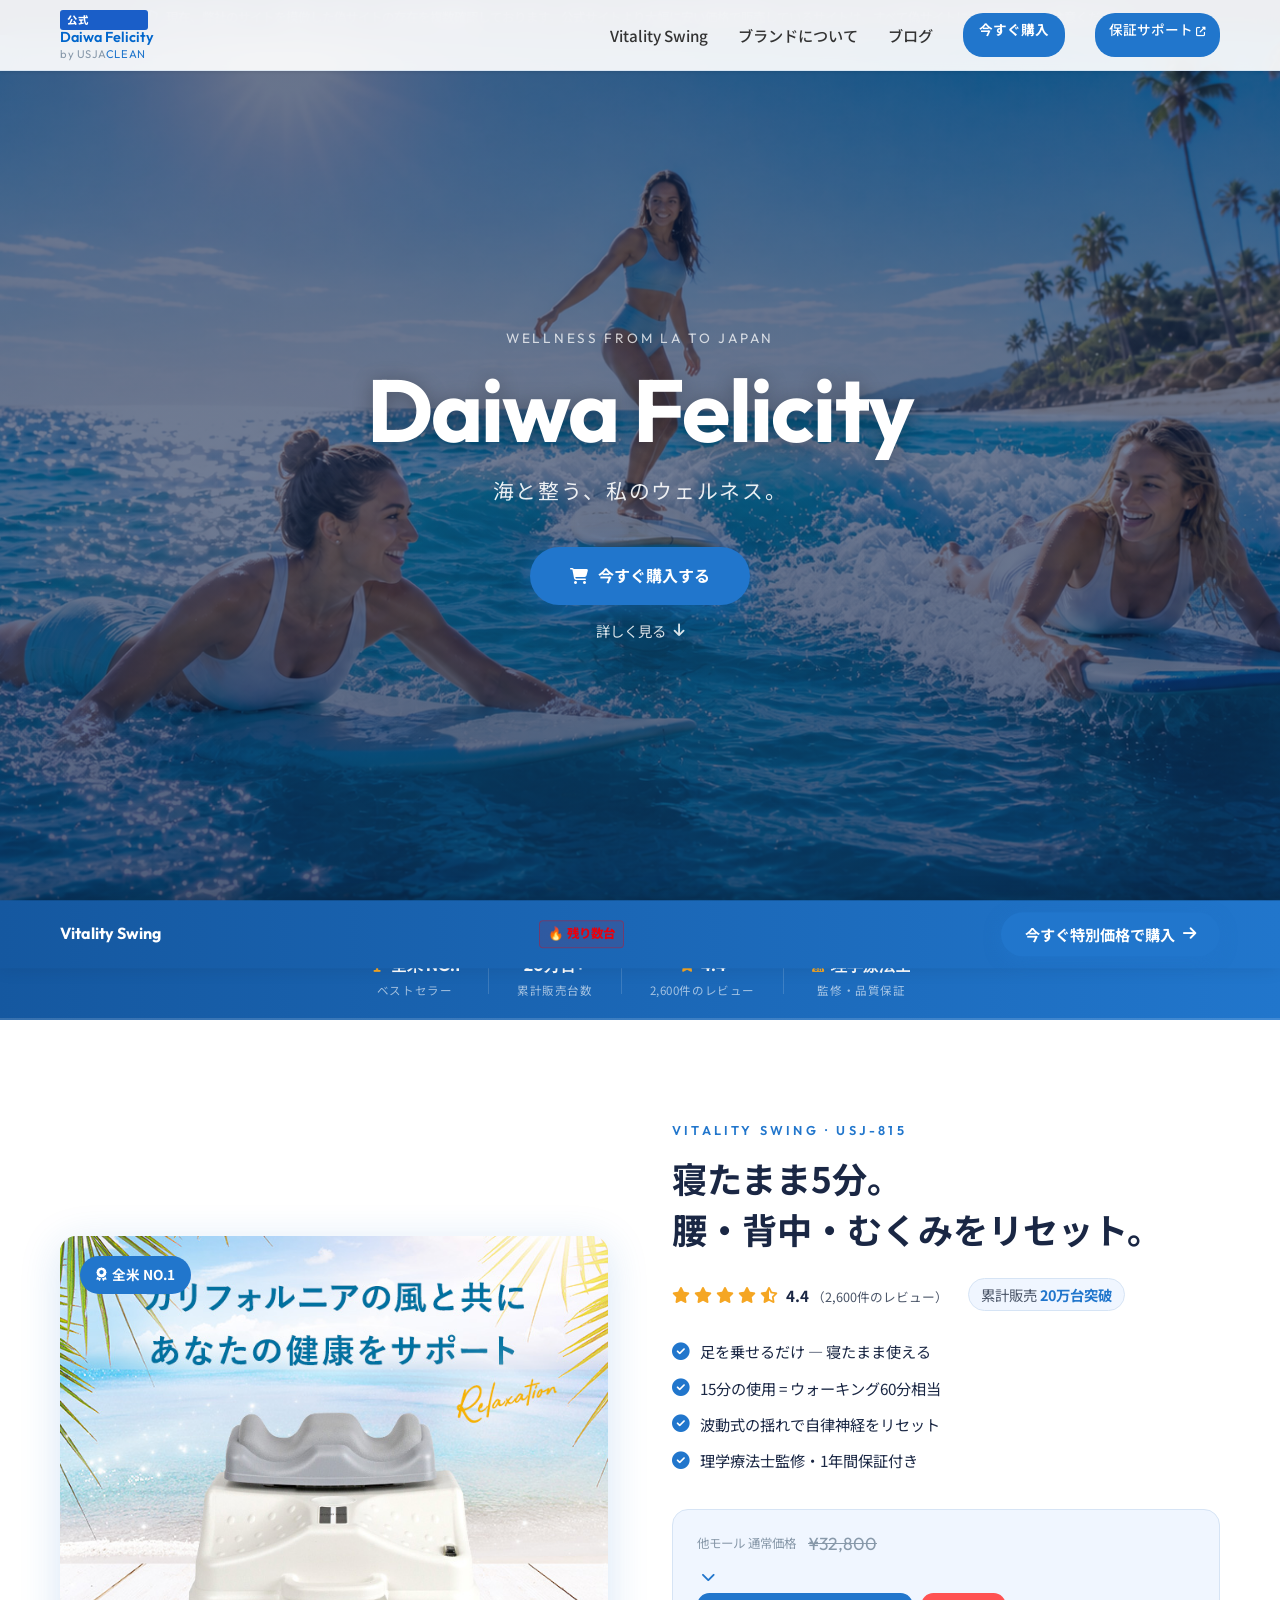
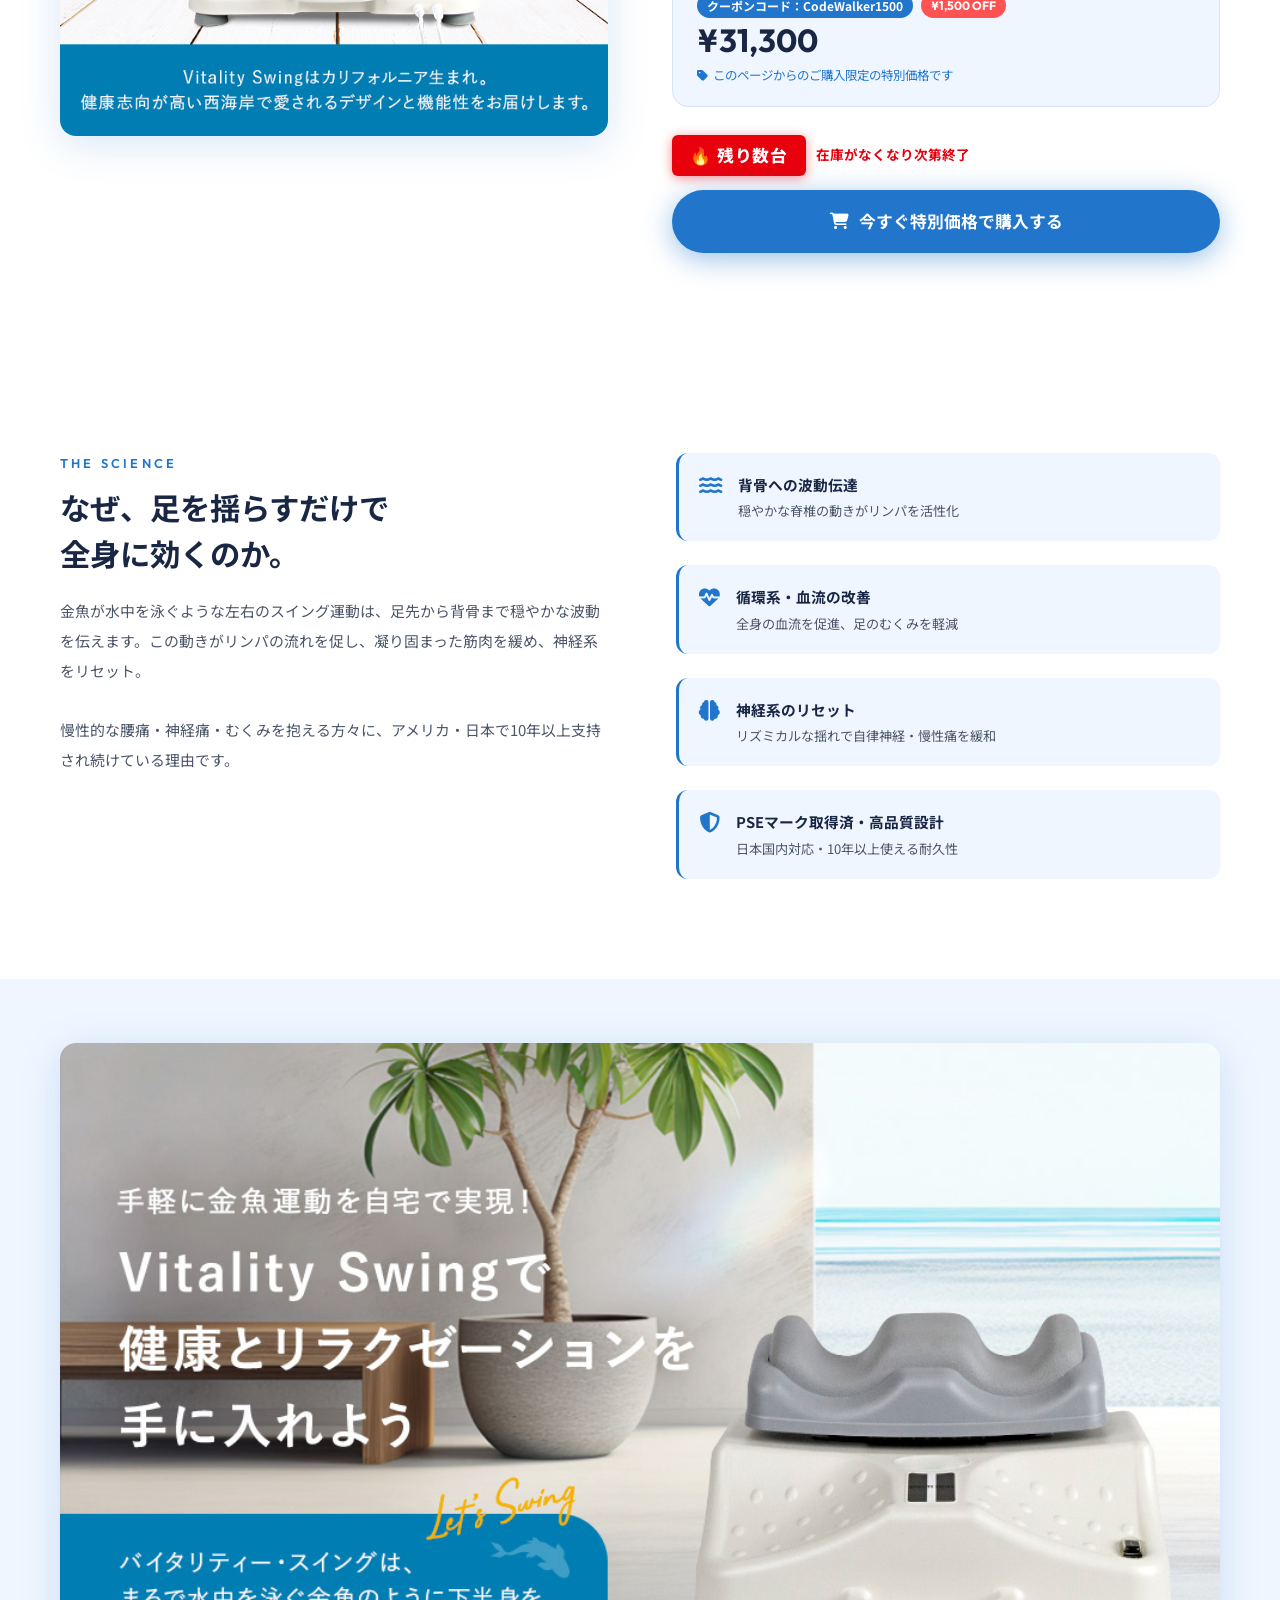
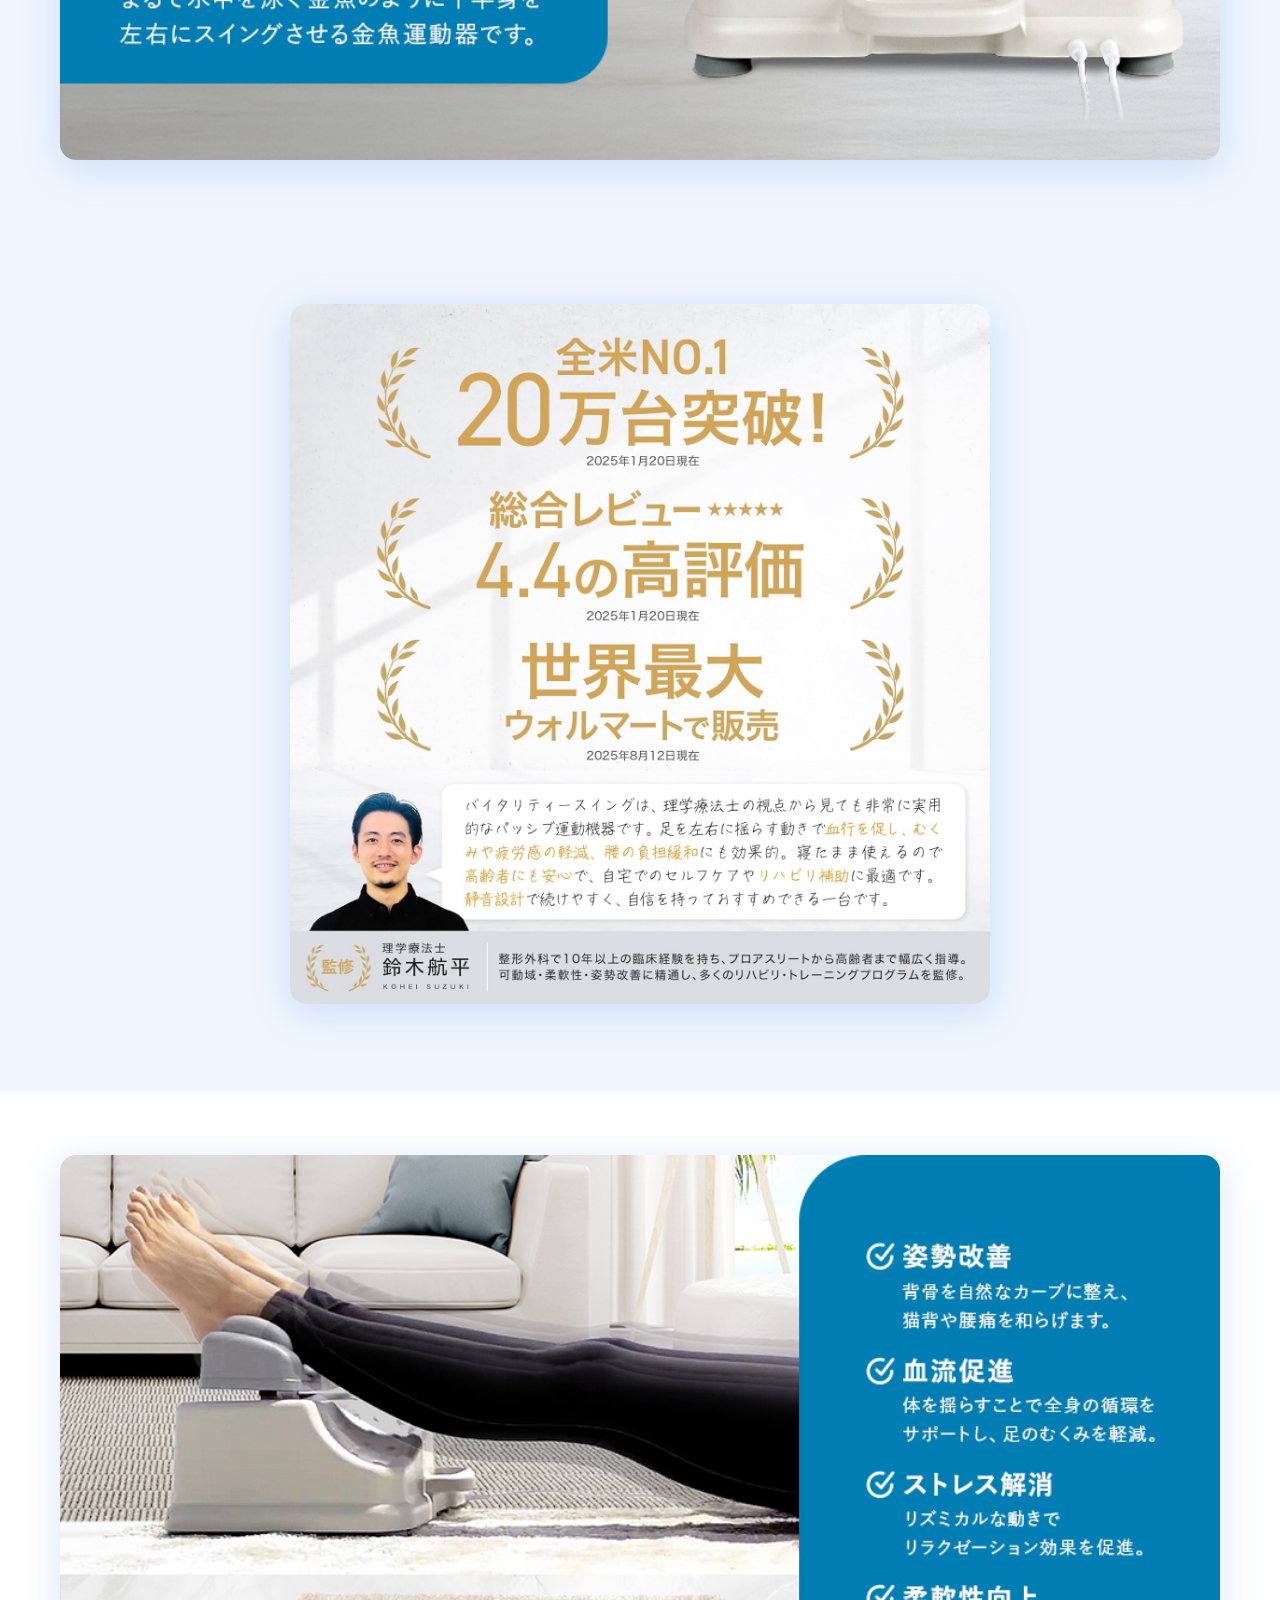
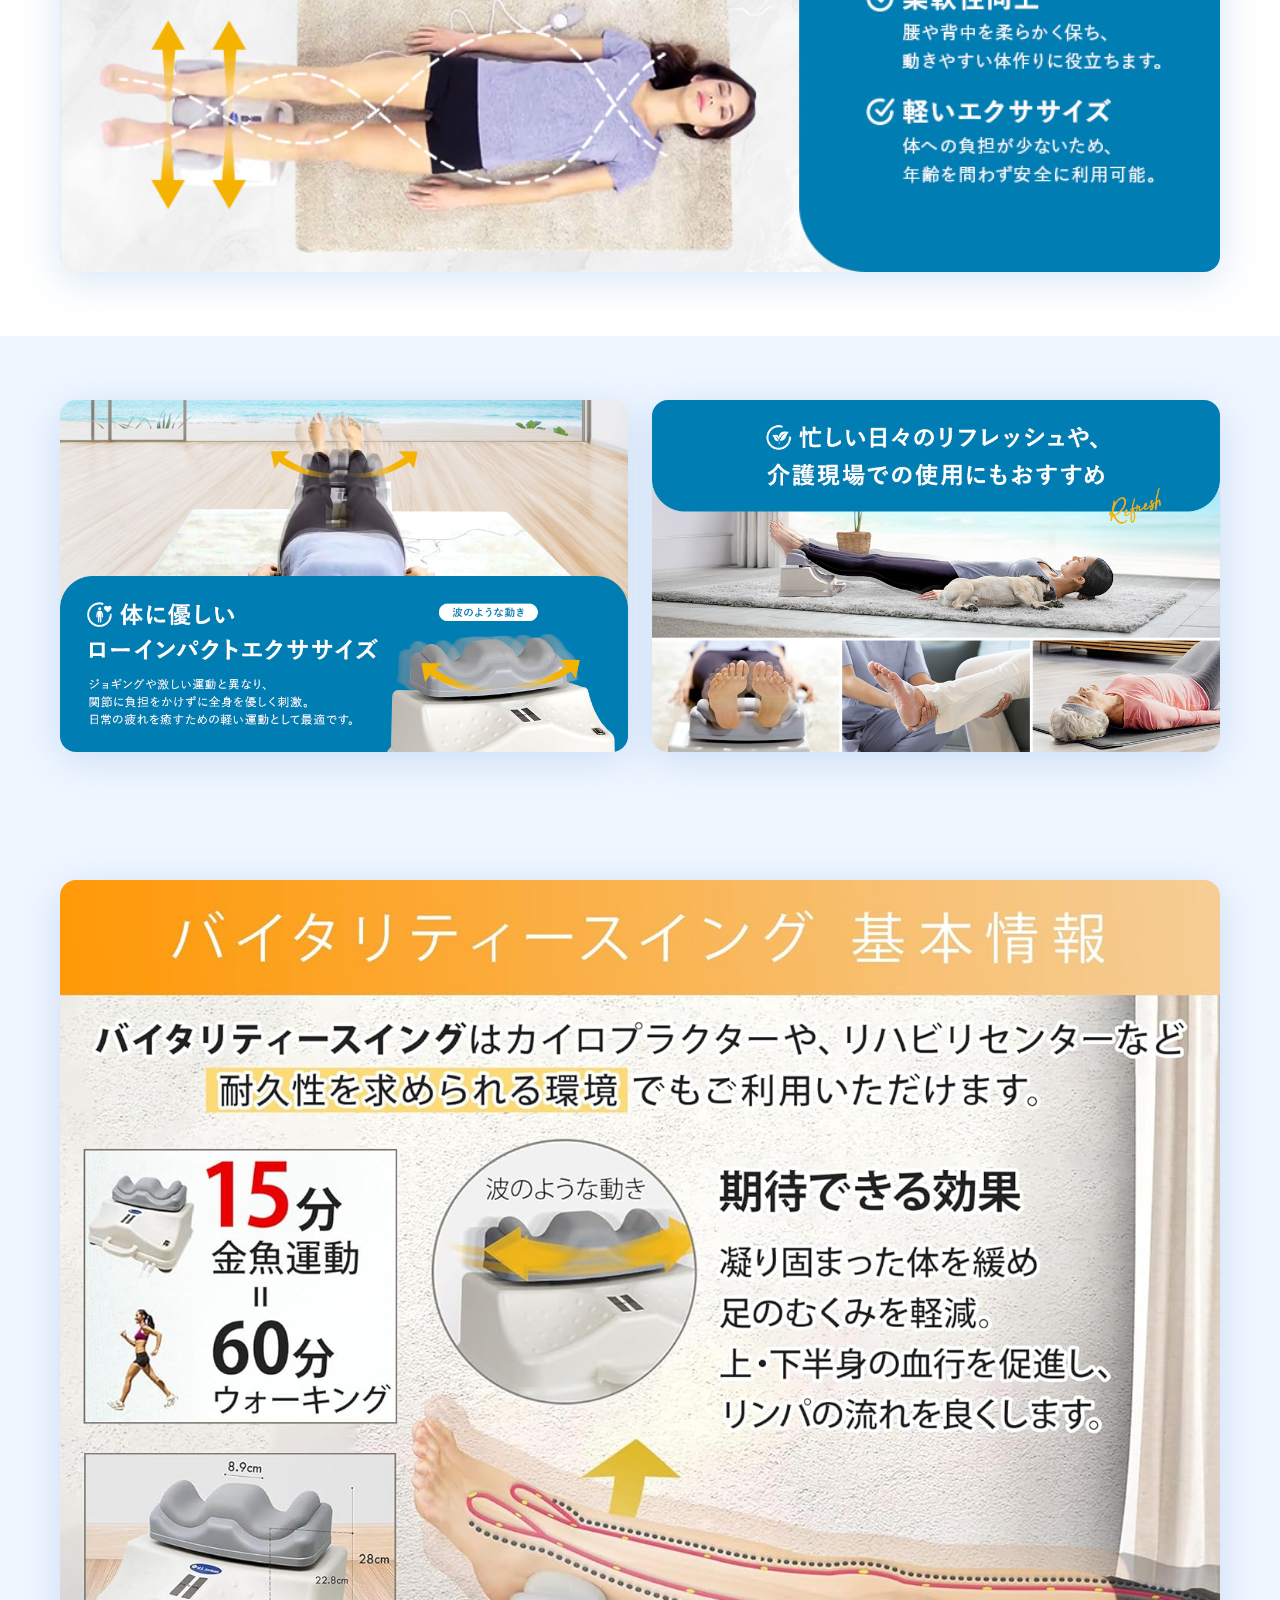
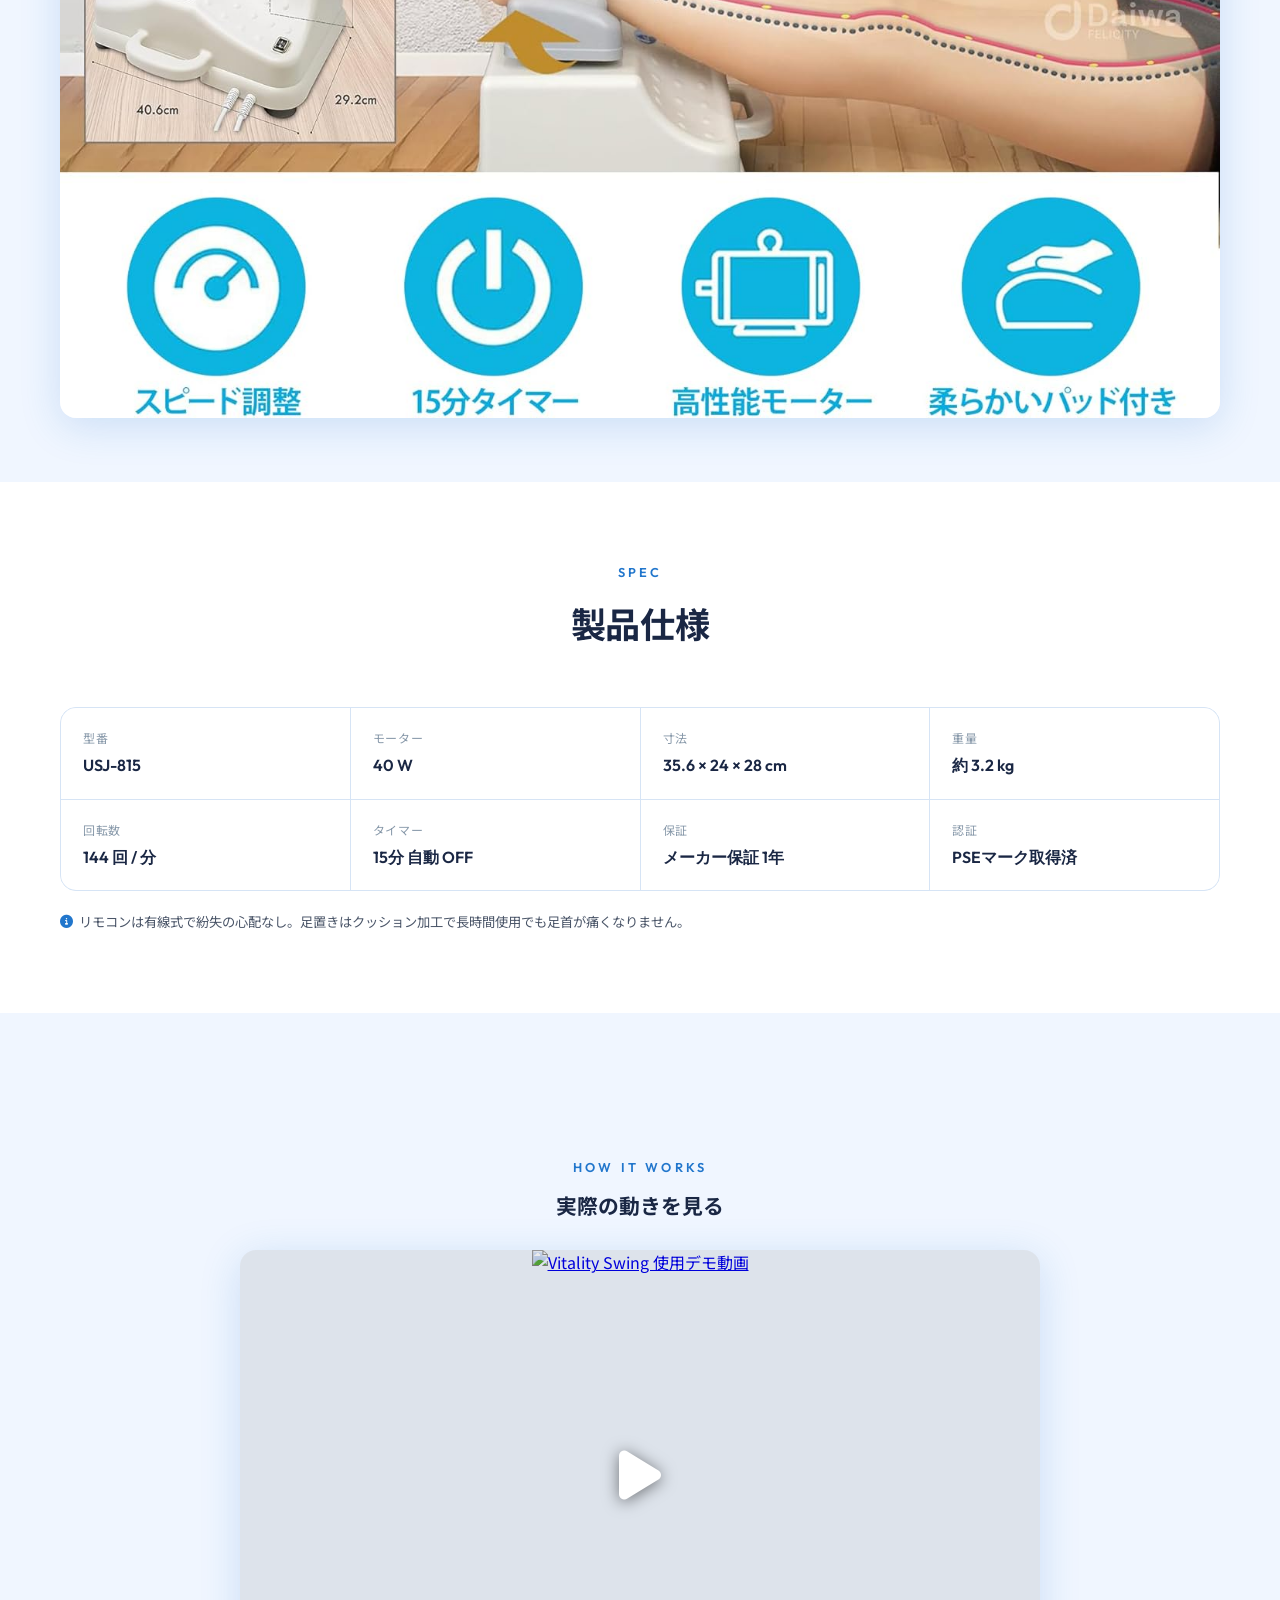
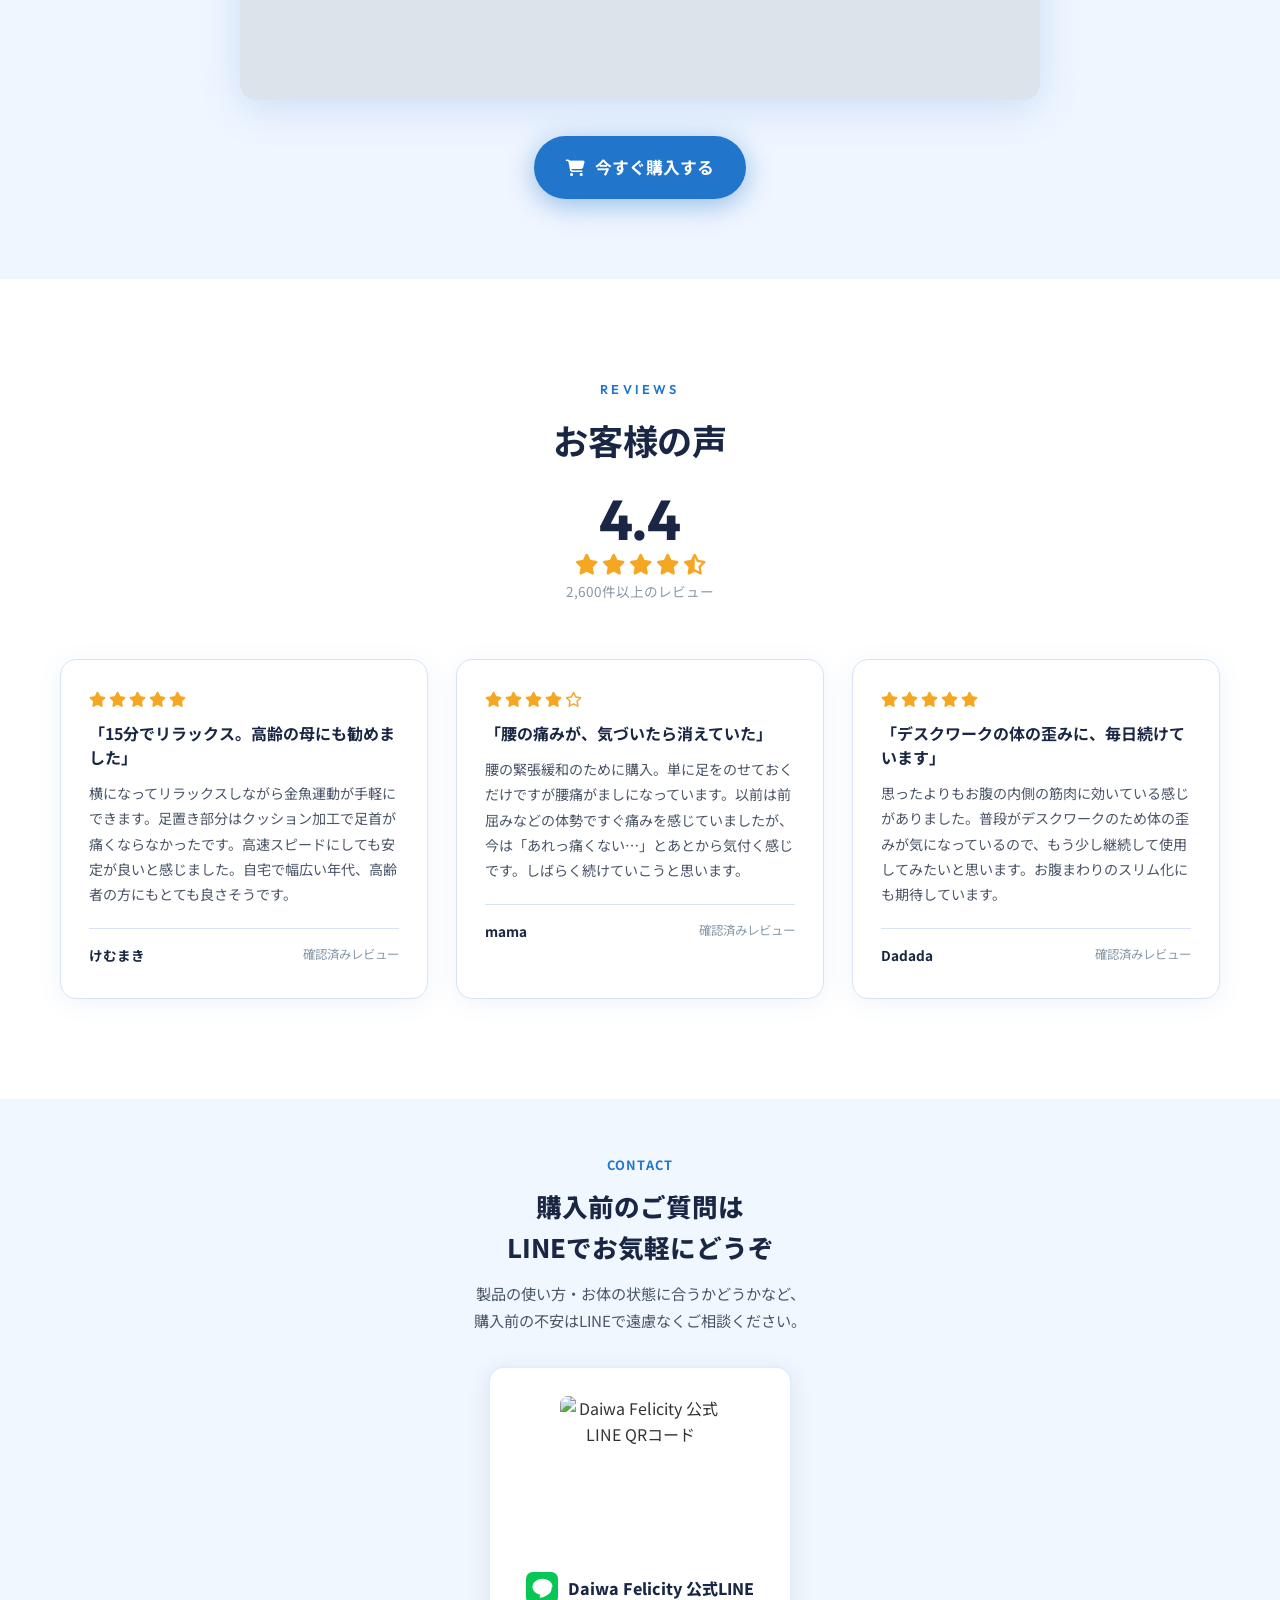
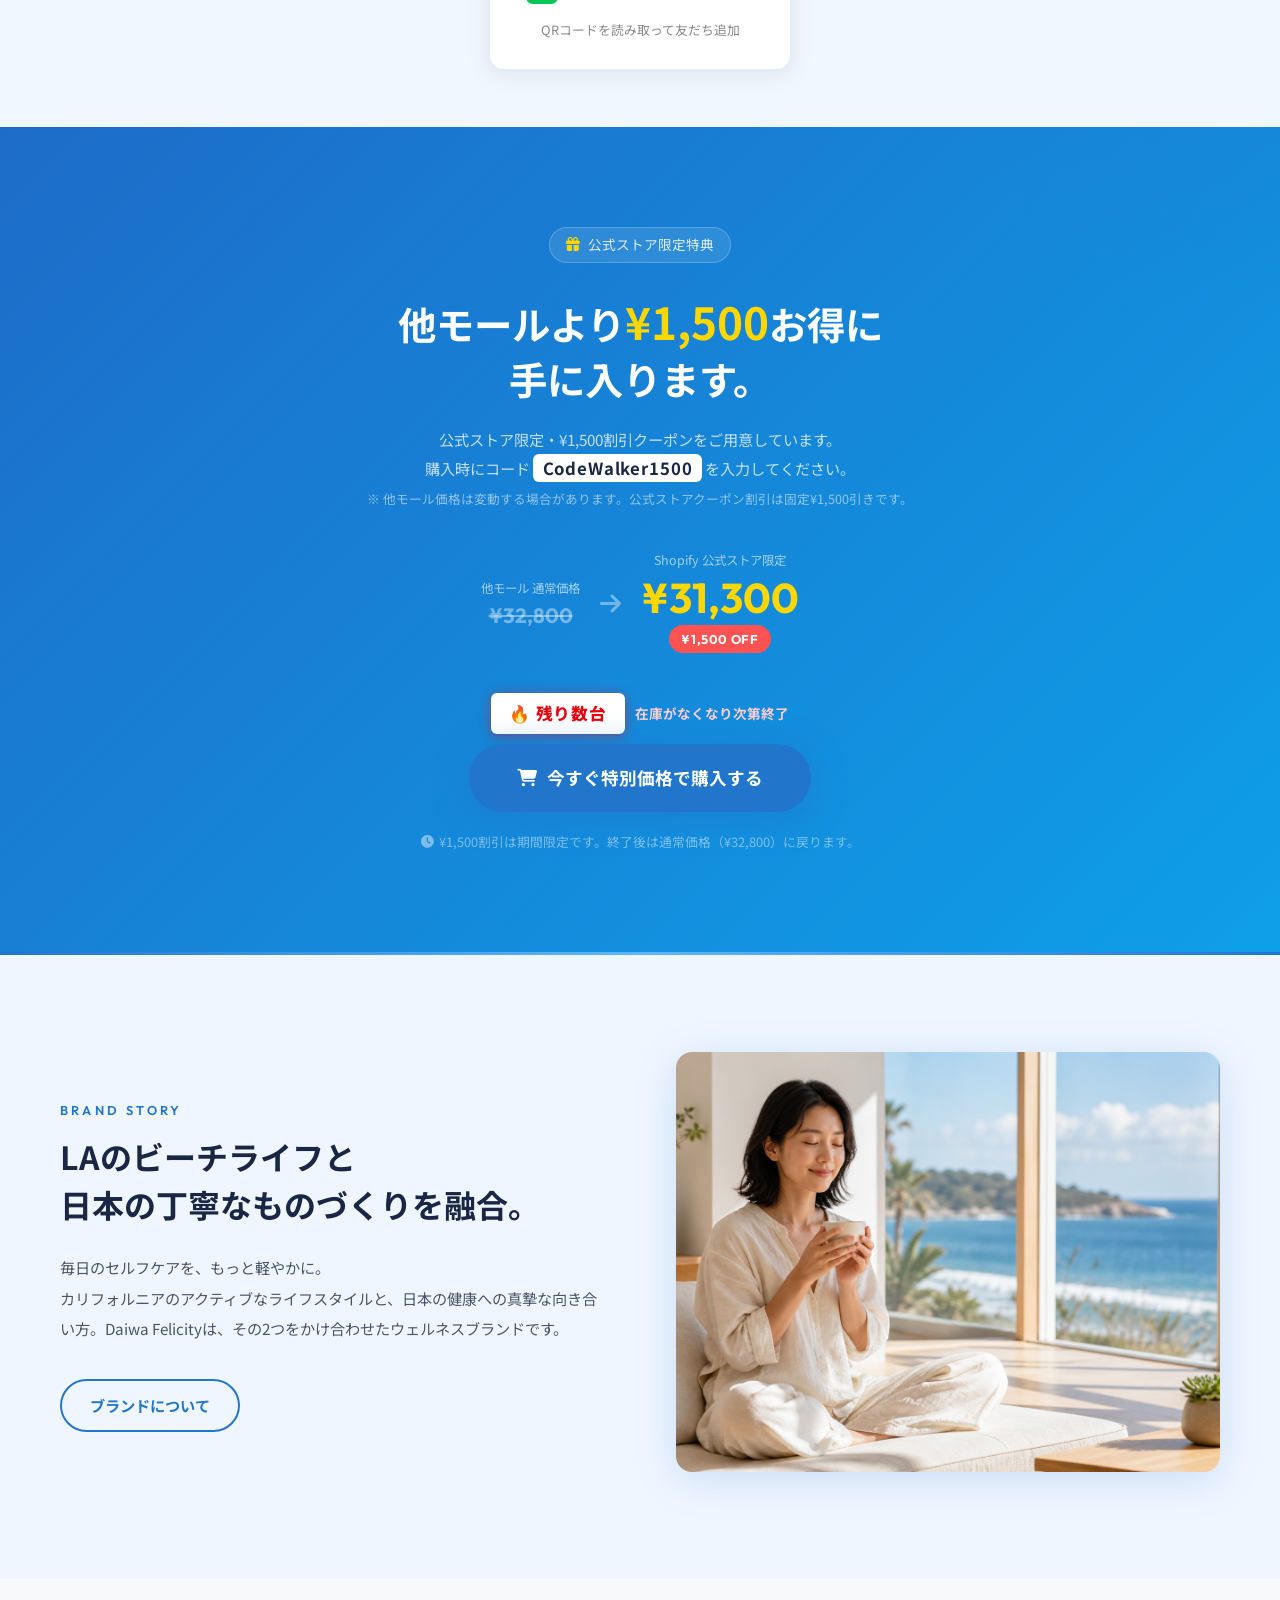
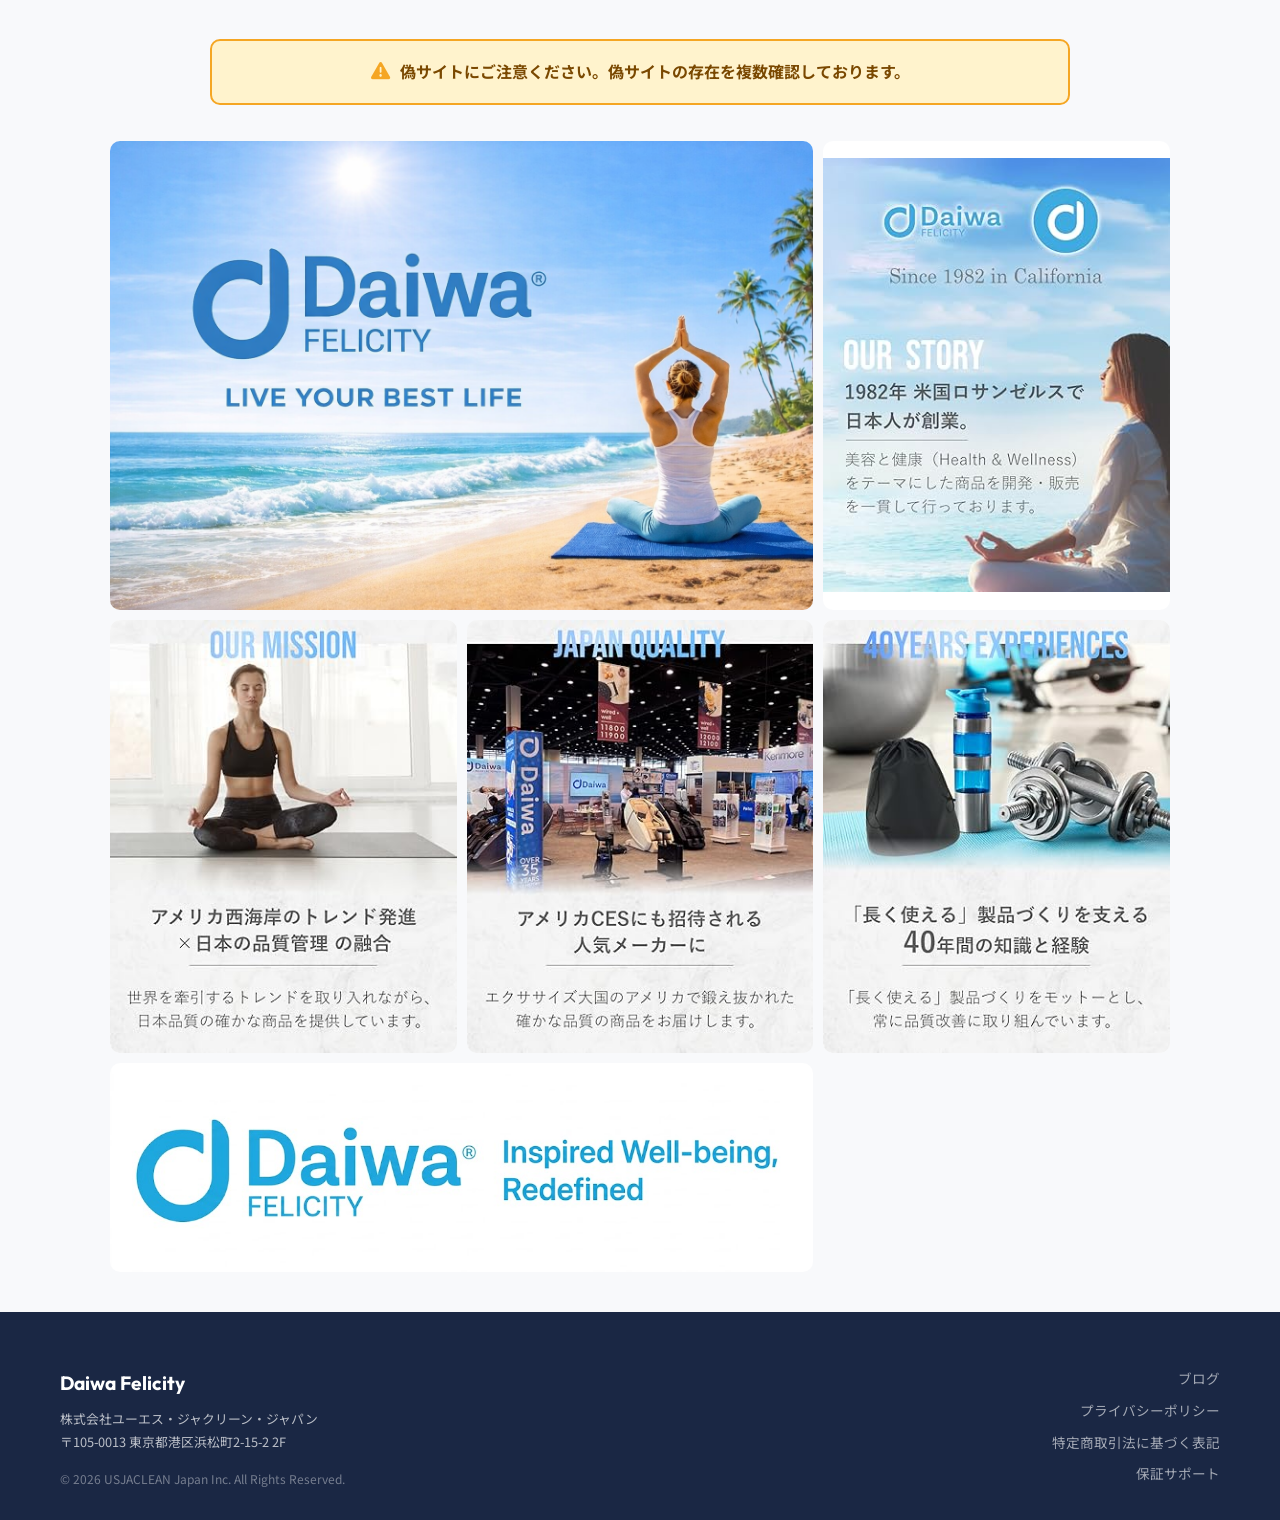
==== index.html @ 4c13f078 "Initial commit: X auto-post system for USJ-815" ====
<!DOCTYPE html>
<html lang="ja">
<head>
    <meta charset="UTF-8">
    <meta name="viewport" content="width=device-width, initial-scale=1.0">
    <meta name="description" content="Daiwa Felicity by USJACLEAN - 全米NO.1・20万台突破。理学療法士監修の金魚運動マシン「Vitality Swing」。寝たまま15分で腰・背中・むくみをリセット。">
    <title>Vitality Swing | Daiwa Felicity 公式ストア</title>
    <link rel="canonical" href="https://daiwafelicity.jp/">
    <link rel="stylesheet" href="css/style.css">
    <link rel="stylesheet" href="css/lp.css">
    <link rel="preconnect" href="https://fonts.googleapis.com">
    <link rel="preconnect" href="https://fonts.gstatic.com" crossorigin>
    <link href="https://fonts.googleapis.com/css2?family=Noto+Sans+JP:wght@400;500;700&family=Outfit:wght@300;400;600;700&display=swap" rel="stylesheet">
    <link rel="stylesheet" href="https://cdnjs.cloudflare.com/ajax/libs/font-awesome/6.4.0/css/all.min.css">
    <style>
        .lp-stock-alert {
            display: flex;
            align-items: center;
            gap: 10px;
            margin: 10px 0 14px;
        }
        .lp-stock-badge {
            display: inline-flex;
            align-items: center;
            gap: 6px;
            background: #e8000d;
            color: #fff;
            font-size: 1.05rem;
            font-weight: 800;
            padding: 7px 18px;
            border-radius: 6px;
            letter-spacing: 0.05em;
            animation: stockPulse 1.4s ease-in-out infinite;
            box-shadow: 0 2px 12px rgba(232,0,13,0.45);
        }
        @keyframes stockPulse {
            0%, 100% { opacity: 1; transform: scale(1); box-shadow: 0 2px 12px rgba(232,0,13,0.45); }
            50% { opacity: 0.88; transform: scale(1.05); box-shadow: 0 4px 20px rgba(232,0,13,0.65); }
        }
        .lp-stock-note {
            color: #e8000d;
            font-size: 0.85rem;
            font-weight: 700;
        }
        .lp-countdown {
            text-align: center;
            margin: 0 0 16px;
            padding: 12px 16px;
            background: rgba(232,0,13,0.07);
            border: 2px solid rgba(232,0,13,0.3);
            border-radius: 10px;
        }
        .lp-countdown-label {
            display: block;
            font-size: 0.78rem;
            font-weight: 700;
            color: #e8000d;
            margin-bottom: 8px;
            letter-spacing: 0.04em;
        }
        .lp-countdown-digits {
            display: flex;
            justify-content: center;
            align-items: flex-start;
            gap: 6px;
        }
        .lp-cd-unit { text-align: center; }
        .lp-cd-num {
            display: block;
            font-size: 2rem;
            font-weight: 800;
            color: #e8000d;
            line-height: 1;
            font-variant-numeric: tabular-nums;
            min-width: 2.2ch;
        }
        .lp-cd-label {
            display: block;
            font-size: 0.62rem;
            color: #888;
            margin-top: 3px;
        }
        .lp-cd-sep {
            font-size: 1.8rem;
            font-weight: 800;
            color: #e8000d;
            line-height: 1;
            padding-top: 2px;
        }
        /* exclusive section overrides (dark bg) */
        .lp-exclusive .lp-countdown {
            background: rgba(255,255,255,0.12);
            border-color: rgba(255,200,200,0.5);
        }
        .lp-exclusive .lp-countdown-label { color: #ffcdd2; }
        .lp-exclusive .lp-cd-num { color: #fff; }
        .lp-exclusive .lp-cd-sep { color: #fff; }
        .lp-exclusive .lp-cd-label { color: rgba(255,255,255,0.65); }
        .lp-exclusive .lp-stock-badge {
            background: #fff;
            color: #e8000d;
        }
        .lp-exclusive .lp-stock-note { color: #ffcdd2; }
        /* sticky bar stock */
        .lp-sticky-stock {
            font-size: 0.78rem;
            font-weight: 800;
            color: #e8000d;
            background: rgba(232,0,13,0.1);
            border: 1px solid rgba(232,0,13,0.35);
            border-radius: 4px;
            padding: 3px 8px;
            white-space: nowrap;
            animation: stockPulse 1.4s ease-in-out infinite;
        }
        /* 公式サイト通知バー */
        .official-notice-bar {
            background: #1a2e5a;
            color: #e8edf7;
            font-size: 0.78rem;
            font-weight: 500;
            text-align: center;
            padding: 8px 20px;
            line-height: 1.5;
            display: flex;
            align-items: center;
            justify-content: center;
            gap: 8px;
        }
        .official-notice-bar i {
            color: #7ea8e0;
            font-size: 0.85rem;
            flex-shrink: 0;
        }
        /* ロゴ内 公式バッジ */
        .logo-official-badge {
            display: inline-block;
            background: #1a5ec8;
            color: #fff;
            font-size: 0.65rem;
            font-weight: 800;
            letter-spacing: 0.08em;
            padding: 2px 7px;
            border-radius: 3px;
            margin-right: 6px;
            vertical-align: middle;
            line-height: 1.6;
        }
        @media (max-width: 640px) {
            .official-notice-bar {
                font-size: 0.72rem;
                padding: 7px 14px;
            }
        }
    </style>
</head>
<body class="lp-page">

    <div class="official-notice-bar">
        <i class="fas fa-shield-alt"></i>
        現在、弊社のサイトを模倣した偽サイトの存在を複数確認しております。公式サイトより大幅に安い価格で販売しているサイトは、すべて偽サイトになりますのでご注意ください。
    </div>

    <header class="header lp-header" id="lpHeader">
        <div class="container header-container">
            <a href="index.html" class="logo">
                <span class="logo-official-badge">公式</span>
                <span class="brand-name">Daiwa Felicity</span>
                <span class="logo-sub">by USJA<span class="logo-highlight">CLEAN</span></span>
            </a>
            <nav class="nav" id="mainNav">
                <a href="#vitality-swing" class="nav-link">Vitality Swing</a>
                <a href="#brand-story" class="nav-link">ブランドについて</a>
                <a href="blog.html" class="nav-link">ブログ</a>
                <a href="https://shop.daiwafelicity.jp/cart/49066637230303:1?discount=CodeWalker1500" class="nav-link nav-buy" target="_blank" rel="noopener noreferrer">今すぐ購入</a>
                <a href="warranty/" class="nav-link nav-warranty">保証サポート <i class="fas fa-external-link-alt" style="font-size:0.7em;"></i></a>
            </nav>
            <button class="mobile-menu-btn" id="mobileMenuBtn" aria-label="メニューを開く">
                <i class="fas fa-bars"></i>
            </button>
        </div>
    </header>

    <main>

        <!-- ========== HERO ========== -->
        <section class="lp-hero">
            <div class="lp-hero-media">
                <video autoplay muted loop playsinline poster="assets/daiwa_hero.jpg?v=3" class="lp-hero-video">
                    <source src="assets/hero-bg.mp4" type="video/mp4">
                </video>
                <div class="lp-hero-overlay"></div>
            </div>
            <div class="lp-hero-content">
                <p class="lp-hero-eyebrow">Wellness from LA to Japan</p>
                <h1 class="lp-hero-title">Daiwa Felicity</h1>
                <p class="lp-hero-subtitle">海と整う、私のウェルネス。</p>
                <div class="lp-hero-cta-group">
                    <a href="https://shop.daiwafelicity.jp/cart/49066637230303:1?discount=CodeWalker1500" class="lp-btn-hero" target="_blank" rel="noopener noreferrer"><i class="fas fa-shopping-cart"></i> 今すぐ購入する</a>
                    <a href="#vitality-swing" class="lp-btn-hero-sub">詳しく見る <i class="fas fa-arrow-down"></i></a>
                </div>
            </div>
        </section>

        <!-- ========== SOCIAL PROOF BAR ========== -->
        <div class="lp-proof-bar">
            <div class="container lp-proof-bar-inner">
                <div class="lp-proof-item">
                    <span class="lp-proof-num"><i class="fas fa-trophy"></i> 全米 NO.1</span>
                    <span class="lp-proof-label">ベストセラー</span>
                </div>
                <div class="lp-proof-sep"></div>
                <div class="lp-proof-item">
                    <span class="lp-proof-num">20万台+</span>
                    <span class="lp-proof-label">累計販売台数</span>
                </div>
                <div class="lp-proof-sep"></div>
                <div class="lp-proof-item">
                    <span class="lp-proof-num"><i class="fas fa-star"></i> 4.4</span>
                    <span class="lp-proof-label">2,600件のレビュー</span>
                </div>
                <div class="lp-proof-sep"></div>
                <div class="lp-proof-item">
                    <span class="lp-proof-num"><i class="fas fa-user-md"></i> 理学療法士</span>
                    <span class="lp-proof-label">監修・品質保証</span>
                </div>
            </div>
        </div>

        <!-- ========== VITALITY SWING メインセクション ========== -->
        <section id="vitality-swing" class="lp-vs-section">
            <div class="container">
                <div class="lp-vs-inner">

                    <div class="lp-vs-image fade-up">
                        <img src="assets/product_vitality_swing.jpg" alt="Vitality Swing — カリフォルニアの風と共に">
                        <div class="lp-vs-award">
                            <i class="fas fa-award"></i> 全米 NO.1
                        </div>
                    </div>

                    <div class="lp-vs-detail fade-up" style="transition-delay:0.15s">
                        <p class="lp-section-label">VITALITY SWING · USJ-815</p>
                        <h2 class="lp-vs-title">寝たまま5分。<br>腰・背中・むくみをリセット。</h2>

                        <div class="lp-vs-proof">
                            <div class="lp-vs-stars">
                                <i class="fas fa-star"></i><i class="fas fa-star"></i><i class="fas fa-star"></i><i class="fas fa-star"></i><i class="fas fa-star-half-alt"></i>
                                <span>4.4 <small>（2,600件のレビュー）</small></span>
                            </div>
                            <div class="lp-vs-sold">累計販売 <strong>20万台突破</strong></div>
                        </div>

                        <ul class="lp-vs-benefits">
                            <li><i class="fas fa-check-circle"></i> 足を乗せるだけ — 寝たまま使える</li>
                            <li><i class="fas fa-check-circle"></i> 15分の使用 = ウォーキング60分相当</li>
                            <li><i class="fas fa-check-circle"></i> 波動式の揺れで自律神経をリセット</li>
                            <li><i class="fas fa-check-circle"></i> 理学療法士監修・1年間保証付き</li>
                        </ul>

                        <div class="lp-vs-pricing">
                            <div class="lp-price-compare">
                                <div class="lp-price-row-amazon">
                                    <span class="lp-price-label-sm">他モール 通常価格</span>
                                    <span class="lp-price-amazon-num">¥32,800</span>
                                </div>
                                <div class="lp-price-arrow-down"><i class="fas fa-chevron-down"></i></div>
                                <div class="lp-price-row-shopify">
                                    <div class="lp-price-shopify-top">
                                        <span class="lp-price-shopify-badge">クーポンコード：<strong>CodeWalker1500</strong></span>
                                        <span class="lp-price-off-badge">¥1,500 OFF</span>
                                    </div>
                                    <span class="lp-price-shopify-num">¥31,300</span>
                                </div>
                            </div>
                            <p class="lp-price-note"><i class="fas fa-tag"></i> このページからのご購入限定の特別価格です</p>
                        </div>

                        <div class="lp-stock-alert">
                            <span class="lp-stock-badge">🔥 残り数台</span>
                            <span class="lp-stock-note">在庫がなくなり次第終了</span>
                        </div>
                        <div class="lp-vs-price-block">
                            <a href="https://shop.daiwafelicity.jp/cart/49066637230303:1?discount=CodeWalker1500" class="lp-btn-buy" target="_blank" rel="noopener noreferrer">
                                <i class="fas fa-shopping-cart"></i> 今すぐ特別価格で購入する
                            </a>
                        </div>
                    </div>

                </div>
            </div>
        </section>

        <!-- ========== THE SCIENCE ========== -->
        <section class="lp-why">
            <div class="container">
                <div class="lp-why-inner">
                    <div class="lp-why-text fade-up">
                        <p class="lp-section-label">THE SCIENCE</p>
                        <h2 class="lp-why-title">なぜ、足を揺らすだけで<br>全身に効くのか。</h2>
                        <p class="lp-why-body">金魚が水中を泳ぐような左右のスイング運動は、足先から背骨まで穏やかな波動を伝えます。この動きがリンパの流れを促し、凝り固まった筋肉を緩め、神経系をリセット。<br><br>慢性的な腰痛・神経痛・むくみを抱える方々に、アメリカ・日本で10年以上支持され続けている理由です。</p>
                    </div>
                    <div class="lp-why-points fade-up" style="transition-delay:0.15s">
                        <div class="lp-why-point">
                            <i class="fas fa-water"></i>
                            <div>
                                <strong>背骨への波動伝達</strong>
                                <span>穏やかな脊椎の動きがリンパを活性化</span>
                            </div>
                        </div>
                        <div class="lp-why-point">
                            <i class="fas fa-heartbeat"></i>
                            <div>
                                <strong>循環系・血流の改善</strong>
                                <span>全身の血流を促進、足のむくみを軽減</span>
                            </div>
                        </div>
                        <div class="lp-why-point">
                            <i class="fas fa-brain"></i>
                            <div>
                                <strong>神経系のリセット</strong>
                                <span>リズミカルな揺れで自律神経・慢性痛を緩和</span>
                            </div>
                        </div>
                        <div class="lp-why-point">
                            <i class="fas fa-shield-alt"></i>
                            <div>
                                <strong>PSEマーク取得済・高品質設計</strong>
                                <span>日本国内対応・10年以上使える耐久性</span>
                            </div>
                        </div>
                    </div>
                </div>
            </div>
        </section>

        <!-- ========== PRODUCT INTRO BANNER ========== -->
        <section class="lp-feature-section lp-feature-light">
            <div class="container">
                <div class="fade-up">
                    <img src="assets/vs_hero.jpg" alt="Vitality Swingで健康とリラクゼーションを手に入れよう" class="lp-feature-img">
                </div>
            </div>
        </section>

        <!-- ========== CREDENTIALS ========== -->
        <section class="lp-credentials">
            <div class="container">
                <div class="lp-credentials-inner fade-up">
                    <img src="assets/vs_credentials.jpg" alt="全米NO.1・20万台突破・4.4の高評価・理学療法士 鈴木航平 監修" class="lp-credentials-img">
                </div>
            </div>
        </section>

        <!-- ========== 5つの効果 ========== -->
        <section class="lp-feature-section">
            <div class="container">
                <div class="fade-up">
                    <img src="assets/vs_benefits.jpg" alt="姿勢改善・血流促進・ストレス解消・柔軟性向上・軽いエクササイズ" class="lp-feature-img">
                </div>
            </div>
        </section>

        <!-- ========== 使用シーン ========== -->
        <section class="lp-feature-section lp-feature-light" style="padding-top: 0;">
            <div class="container">
                <div class="lp-feature-grid">
                    <div class="fade-up">
                        <img src="assets/vs_usage.jpg" alt="体に優しいローインパクトエクササイズ" class="lp-feature-img">
                    </div>
                    <div class="fade-up" style="transition-delay:0.12s">
                        <img src="assets/vs_lifestyle.jpg" alt="忙しい日々のリフレッシュや介護現場での使用にもおすすめ" class="lp-feature-img">
                    </div>
                </div>
            </div>
        </section>

        <!-- ========== 基本情報 ========== -->
        <section class="lp-feature-section lp-feature-light">
            <div class="container">
                <div class="fade-up">
                    <img src="assets/vs_basicinfo.jpg" alt="バイタリティースイング基本情報 — 15分の金魚運動=60分ウォーキング" class="lp-feature-img">
                </div>
            </div>
        </section>

        <!-- ========== 製品スペック ========== -->
        <section class="lp-specs">
            <div class="container">
                <div class="lp-section-header fade-up">
                    <p class="lp-section-label">SPEC</p>
                    <h2 class="lp-section-title">製品仕様</h2>
                </div>
                <div class="lp-specs-grid fade-up">
                    <div class="lp-spec-item">
                        <span class="lp-spec-label">型番</span>
                        <span class="lp-spec-value">USJ-815</span>
                    </div>
                    <div class="lp-spec-item">
                        <span class="lp-spec-label">モーター</span>
                        <span class="lp-spec-value">40 W</span>
                    </div>
                    <div class="lp-spec-item">
                        <span class="lp-spec-label">寸法</span>
                        <span class="lp-spec-value">35.6 × 24 × 28 cm</span>
                    </div>
                    <div class="lp-spec-item">
                        <span class="lp-spec-label">重量</span>
                        <span class="lp-spec-value">約 3.2 kg</span>
                    </div>
                    <div class="lp-spec-item">
                        <span class="lp-spec-label">回転数</span>
                        <span class="lp-spec-value">144 回 / 分</span>
                    </div>
                    <div class="lp-spec-item">
                        <span class="lp-spec-label">タイマー</span>
                        <span class="lp-spec-value">15分 自動 OFF</span>
                    </div>
                    <div class="lp-spec-item">
                        <span class="lp-spec-label">保証</span>
                        <span class="lp-spec-value">メーカー保証 1年</span>
                    </div>
                    <div class="lp-spec-item">
                        <span class="lp-spec-label">認証</span>
                        <span class="lp-spec-value">PSEマーク取得済</span>
                    </div>
                </div>
                <p class="lp-specs-note fade-up"><i class="fas fa-info-circle"></i> リモコンは有線式で紛失の心配なし。足置きはクッション加工で長時間使用でも足首が痛くなりません。</p>
            </div>
        </section>

        <!-- ========== HOW IT WORKS ========== -->
        <section class="lp-howit">
            <div class="container">
                <div class="lp-demo-wrap fade-up">
                    <p class="lp-section-label" style="text-align:center; margin-bottom:12px;">HOW IT WORKS</p>
                    <h3 class="lp-demo-title">実際の動きを見る</h3>
                    <a href="https://www.youtube.com/watch?v=C3fs9p_Oshc" target="_blank" rel="noopener noreferrer" class="lp-demo-thumb">
                        <img src="https://img.youtube.com/vi/C3fs9p_Oshc/hqdefault.jpg" alt="Vitality Swing 使用デモ動画">
                        <div class="lp-demo-play">
                            <i class="fas fa-play"></i>
                        </div>
                    </a>
                    <div class="lp-howit-cta fade-up">
                        <a href="https://shop.daiwafelicity.jp/cart/49066637230303:1?discount=CodeWalker1500" class="lp-btn-buy" target="_blank" rel="noopener noreferrer">
                            <i class="fas fa-shopping-cart"></i> 今すぐ購入する
                        </a>
                    </div>
                </div>
            </div>
        </section>

        <!-- ========== REVIEWS ========== -->
        <section class="lp-reviews">
            <div class="container">
                <div class="lp-section-header fade-up">
                    <p class="lp-section-label">REVIEWS</p>
                    <h2 class="lp-section-title">お客様の声</h2>
                    <div class="lp-reviews-summary">
                        <div class="lp-reviews-score">
                            <span class="lp-score-num">4.4</span>
                            <div class="lp-score-stars">
                                <i class="fas fa-star"></i><i class="fas fa-star"></i><i class="fas fa-star"></i><i class="fas fa-star"></i><i class="fas fa-star-half-alt"></i>
                            </div>
                            <span class="lp-score-count">2,600件以上のレビュー</span>
                        </div>
                    </div>
                </div>
                <div class="lp-reviews-grid">

                    <div class="lp-review-card fade-up">
                        <div class="lp-review-stars">
                            <i class="fas fa-star"></i><i class="fas fa-star"></i><i class="fas fa-star"></i><i class="fas fa-star"></i><i class="fas fa-star"></i>
                        </div>
                        <p class="lp-review-title">「15分でリラックス。高齢の母にも勧めました」</p>
                        <p class="lp-review-body">横になってリラックスしながら金魚運動が手軽にできます。足置き部分はクッション加工で足首が痛くならなかったです。高速スピードにしても安定が良いと感じました。自宅で幅広い年代、高齢者の方にもとても良さそうです。</p>
                        <div class="lp-review-meta">
                            <span class="lp-review-author">けむまき</span>
                            <span class="lp-review-source">確認済みレビュー</span>
                        </div>
                    </div>

                    <div class="lp-review-card fade-up" style="transition-delay:0.1s">
                        <div class="lp-review-stars">
                            <i class="fas fa-star"></i><i class="fas fa-star"></i><i class="fas fa-star"></i><i class="fas fa-star"></i><i class="far fa-star"></i>
                        </div>
                        <p class="lp-review-title">「腰の痛みが、気づいたら消えていた」</p>
                        <p class="lp-review-body">腰の緊張緩和のために購入。単に足をのせておくだけですが腰痛がましになっています。以前は前屈みなどの体勢ですぐ痛みを感じていましたが、今は「あれっ痛くない…」とあとから気付く感じです。しばらく続けていこうと思います。</p>
                        <div class="lp-review-meta">
                            <span class="lp-review-author">mama</span>
                            <span class="lp-review-source">確認済みレビュー</span>
                        </div>
                    </div>

                    <div class="lp-review-card fade-up" style="transition-delay:0.2s">
                        <div class="lp-review-stars">
                            <i class="fas fa-star"></i><i class="fas fa-star"></i><i class="fas fa-star"></i><i class="fas fa-star"></i><i class="fas fa-star"></i>
                        </div>
                        <p class="lp-review-title">「デスクワークの体の歪みに、毎日続けています」</p>
                        <p class="lp-review-body">思ったよりもお腹の内側の筋肉に効いている感じがありました。普段がデスクワークのため体の歪みが気になっているので、もう少し継続して使用してみたいと思います。お腹まわりのスリム化にも期待しています。</p>
                        <div class="lp-review-meta">
                            <span class="lp-review-author">Dadada</span>
                            <span class="lp-review-source">確認済みレビュー</span>
                        </div>
                    </div>

                </div>
            </div>
        </section>

        <!-- ========== LINE お問い合わせ ========== -->
        <section style="padding: 56px 0; background: #f0f7ff;">
            <div class="container">
                <div style="max-width: 640px; margin: 0 auto; text-align: center;" class="fade-up">
                    <p style="font-size: 0.8rem; font-weight: 700; letter-spacing: 0.1em; color: #2176CC; text-transform: uppercase; margin-bottom: 10px;">CONTACT</p>
                    <h2 style="font-size: 1.6rem; font-weight: 800; color: #1A2744; margin-bottom: 12px;">購入前のご質問は<br>LINEでお気軽にどうぞ</h2>
                    <p style="color: #4A5568; font-size: 0.95rem; line-height: 1.8; margin-bottom: 32px;">製品の使い方・お体の状態に合うかどうかなど、<br>購入前の不安はLINEで遠慮なくご相談ください。</p>
                    <div style="display: inline-flex; flex-direction: column; align-items: center; gap: 16px; background: #fff; border-radius: 16px; padding: 28px 36px; box-shadow: 0 4px 24px rgba(0,0,0,0.08); border: 2px solid #e2edff;">
                        <img src="assets/line_qr.png" alt="Daiwa Felicity 公式LINE QRコード" style="width: 160px; height: 160px; border-radius: 8px;">
                        <div style="display: flex; align-items: center; gap: 10px;">
                            <svg xmlns="http://www.w3.org/2000/svg" viewBox="0 0 48 48" style="width:32px;height:32px;flex-shrink:0;"><rect width="48" height="48" rx="10" fill="#06C755"/><path d="M39.9 22.2C39.9 15.5 33.1 10 24.8 10S9.7 15.5 9.7 22.2c0 6 5.3 11 12.5 12-.5.2-1.2 1.1-1.4 1.7-.2.5-.8 2.5.4 2.7 5.2-.6 13.8-4.5 16.1-9.5.8-1.4 1.1-2.8 1.1-4.2l.5-2.7z" fill="#fff"/></svg>
                            <span style="font-weight: 800; font-size: 1rem; color: #1A2744;">Daiwa Felicity 公式LINE</span>
                        </div>
                        <p style="font-size: 0.8rem; color: #888; margin: 0;">QRコードを読み取って友だち追加</p>
                    </div>
                </div>
            </div>
        </section>

        <!-- ========== EXCLUSIVE CTA ========== -->
        <section class="lp-exclusive">
            <div class="container">
                <div class="lp-exclusive-inner fade-up">
                    <div class="lp-exclusive-eyebrow">
                        <i class="fas fa-gift"></i> 公式ストア限定特典
                    </div>
                    <h2 class="lp-exclusive-title">他モールより<span class="lp-excl-highlight">¥1,500</span>お得に<br>手に入ります。</h2>
                    <p class="lp-exclusive-sub">公式ストア限定・¥1,500割引クーポンをご用意しています。<br>購入時にコード <strong style="background:#fff;color:#1A2744;padding:2px 10px;border-radius:6px;font-size:1.1em;letter-spacing:0.05em;">CodeWalker1500</strong> を入力してください。<br><small style="opacity:0.7">※ 他モール価格は変動する場合があります。公式ストアクーポン割引は固定¥1,500引きです。</small></p>

                    <div class="lp-excl-pricing">
                        <div class="lp-excl-col lp-excl-col-amazon">
                            <span class="lp-excl-channel">他モール 通常価格</span>
                            <span class="lp-excl-price lp-excl-price-cross">¥32,800</span>
                        </div>
                        <div class="lp-excl-vs"><i class="fas fa-arrow-right"></i></div>
                        <div class="lp-excl-col lp-excl-col-shop">
                            <span class="lp-excl-channel">Shopify 公式ストア限定</span>
                            <span class="lp-excl-price lp-excl-price-main">¥31,300</span>
                            <span class="lp-excl-off">¥1,500 OFF</span>
                        </div>
                    </div>

                    <div class="lp-stock-alert" style="justify-content:center; margin-bottom:10px;">
                        <span class="lp-stock-badge">🔥 残り数台</span>
                        <span class="lp-stock-note">在庫がなくなり次第終了</span>
                    </div>
                    <a href="https://shop.daiwafelicity.jp/cart/49066637230303:1?discount=CodeWalker1500" class="lp-btn-exclusive" target="_blank" rel="noopener noreferrer">
                        <i class="fas fa-shopping-cart"></i> 今すぐ特別価格で購入する
                    </a>
                    <p class="lp-exclusive-note"><i class="fas fa-clock"></i> ¥1,500割引は期間限定です。終了後は通常価格（¥32,800）に戻ります。</p>
                </div>
            </div>
        </section>

        <!-- ========== BRAND STORY ========== -->
        <section id="brand-story" class="lp-brand-story">
            <div class="container lp-brand-story-inner">
                <div class="lp-brand-text fade-up">
                    <p class="lp-section-label">BRAND STORY</p>
                    <h2 class="lp-brand-title">LAのビーチライフと<br>日本の丁寧なものづくりを融合。</h2>
                    <p class="lp-brand-body">毎日のセルフケアを、もっと軽やかに。<br>
                    カリフォルニアのアクティブなライフスタイルと、日本の健康への真摯な向き合い方。Daiwa Felicityは、その2つをかけ合わせたウェルネスブランドです。</p>
                    <a href="#brand-story" class="lp-btn-outline">ブランドについて</a>
                </div>
                <div class="lp-brand-image fade-up" style="transition-delay:0.2s">
                    <img src="assets/brand_story_lifestyle.png" alt="Daiwa Felicity ライフスタイル">
                </div>
            </div>
        </section>

        <!-- ========== BRAND PHOTO GALLERY ========== -->
        <section class="lp-gallery-section">
            <div class="lp-gallery-warning">
                <i class="fas fa-exclamation-triangle"></i>
                偽サイトにご注意ください。偽サイトの存在を複数確認しております。
            </div>
            <div class="lp-gallery-grid">
                <div class="lp-gallery-item lp-gallery-wide">
                    <img src="assets/hist_brand.png" alt="Daiwa Felicity LIVE YOUR BEST LIFE">
                </div>
                <div class="lp-gallery-item">
                    <img src="assets/hist_our_story.jpg" alt="OUR STORY - 1982年 米国ロサンゼルスで創業">
                </div>
                <div class="lp-gallery-item">
                    <img src="assets/hist_our_mission.jpg" alt="OUR MISSION - アメリカ西海岸×日本品質">
                </div>
                <div class="lp-gallery-item">
                    <img src="assets/hist_japan_quality.jpg" alt="JAPAN QUALITY - アメリカCES招待メーカー">
                </div>
                <div class="lp-gallery-item">
                    <img src="assets/hist_40years.jpg" alt="40YEARS EXPERIENCES - 40年の知識と経験">
                </div>
                <div class="lp-gallery-item lp-gallery-wide">
                    <img src="assets/hist_logo.jpg" alt="Daiwa Felicity - Inspired Well-being, Redefined">
                </div>
            </div>
        </section>
        <style>
            .lp-gallery-section {
                padding: 60px 0 40px;
                background: #f8f9fb;
            }
            .lp-gallery-warning {
                max-width: 860px;
                margin: 0 auto 36px;
                padding: 18px 28px;
                background: #fff3cd;
                border: 2px solid #f5a623;
                border-radius: 10px;
                color: #7a4800;
                font-size: 1rem;
                font-weight: 700;
                text-align: center;
                display: flex;
                align-items: center;
                justify-content: center;
                gap: 10px;
            }
            .lp-gallery-warning i {
                color: #f5a623;
                font-size: 1.2rem;
                flex-shrink: 0;
            }
            .lp-gallery-grid {
                max-width: 1100px;
                margin: 0 auto;
                padding: 0 20px;
                display: grid;
                grid-template-columns: repeat(3, 1fr);
                gap: 10px;
            }
            .lp-gallery-item {
                overflow: hidden;
                border-radius: 10px;
                background: #fff;
                display: flex;
                align-items: center;
                justify-content: center;
            }
            .lp-gallery-item.lp-gallery-wide {
                grid-column: span 2;
            }
            .lp-gallery-item img {
                width: 100%;
                height: auto;
                display: block;
                transition: transform 0.4s ease;
            }
            .lp-gallery-item:hover img {
                transform: scale(1.03);
            }
            @media (max-width: 640px) {
                .lp-gallery-grid {
                    grid-template-columns: repeat(2, 1fr);
                }
                .lp-gallery-item.lp-gallery-wide {
                    grid-column: span 2;
                    aspect-ratio: 16/9;
                }
                .lp-gallery-warning {
                    font-size: 0.9rem;
                    padding: 14px 16px;
                }
            }
        </style>

    </main>

    <footer class="lp-footer">
        <div class="container lp-footer-inner">
            <div class="lp-footer-brand">
                <p class="lp-footer-name">Daiwa Felicity</p>
                <p class="lp-footer-company">株式会社ユーエス・ジャクリーン・ジャパン</p>
                <p class="lp-footer-address">〒105-0013 東京都港区浜松町2-15-2 2F</p>
                <p class="lp-footer-copy">&copy; 2026 USJACLEAN Japan Inc. All Rights Reserved.</p>
            </div>
            <nav class="lp-footer-links">
                <a href="blog.html">ブログ</a>
                <a href="privacy.html">プライバシーポリシー</a>
                <a href="tokusho.html">特定商取引法に基づく表記</a>
                <a href="warranty/">保証サポート</a>
            </nav>
        </div>
    </footer>

    <!-- スクロール追従 購入バー -->
    <div class="lp-sticky-bar" id="stickyBar">
        <div class="container lp-sticky-inner">
            <span class="lp-sticky-name">Vitality Swing</span>
            <span class="lp-sticky-stock">🔥 残り数台</span>
            <a href="https://shop.daiwafelicity.jp/cart/49066637230303:1?discount=CodeWalker1500" class="lp-btn-sticky" target="_blank" rel="noopener noreferrer">
                今すぐ特別価格で購入 <i class="fas fa-arrow-right"></i>
            </a>
        </div>
    </div>

    <script src="js/script.js"></script>

    <!-- 購入通知トースト -->
    <style>
        .lp-order-toast {
            position: fixed;
            bottom: 28px;
            left: 24px;
            z-index: 9998;
            background: #fff;
            border-radius: 12px;
            box-shadow: 0 6px 28px rgba(0,0,0,0.16);
            padding: 13px 36px 13px 14px;
            display: flex;
            align-items: center;
            gap: 12px;
            max-width: 290px;
            border-left: 4px solid #1a5ec8;
            transform: translateX(calc(-100% - 30px));
            opacity: 0;
            transition: transform 0.45s cubic-bezier(0.34,1.4,0.64,1), opacity 0.3s ease;
            pointer-events: auto;
        }
        .lp-order-toast.show {
            transform: translateX(0);
            opacity: 1;
        }
        .lp-order-toast img {
            width: 50px;
            height: 50px;
            object-fit: cover;
            border-radius: 8px;
            flex-shrink: 0;
        }
        .lp-order-toast-body {
            display: flex;
            flex-direction: column;
            gap: 3px;
            min-width: 0;
        }
        .lp-order-toast-pref {
            font-size: 0.84rem;
            font-weight: 700;
            color: #1a2e5a;
            white-space: nowrap;
        }
        .lp-order-toast-time {
            font-size: 0.75rem;
            color: #555;
        }
        .lp-order-toast-label {
            font-size: 0.7rem;
            color: #888;
            margin-top: 1px;
        }
        .lp-order-toast-close {
            position: absolute;
            top: 7px;
            right: 10px;
            background: none;
            border: none;
            color: #aaa;
            font-size: 1rem;
            cursor: pointer;
            line-height: 1;
            padding: 0;
        }
        .lp-order-toast-close:hover { color: #555; }
    </style>
    <script>
    (function () {
        var prefs = ['北海道','青森県','岩手県','宮城県','秋田県','山形県','福島県',
            '茨城県','栃木県','群馬県','埼玉県','千葉県','東京都','神奈川県',
            '新潟県','富山県','石川県','福井県','山梨県','長野県','岐阜県',
            '静岡県','愛知県','三重県','滋賀県','京都府','大阪府','兵庫県',
            '奈良県','和歌山県','鳥取県','島根県','岡山県','広島県','山口県',
            '徳島県','香川県','愛媛県','高知県','福岡県','佐賀県','長崎県',
            '熊本県','大分県','宮崎県','鹿児島県','沖縄県'];

        function rand(min, max) { return Math.floor(Math.random() * (max - min + 1)) + min; }

        /* 直近3日分・1日3件ペースで時刻を生成（8〜23時台） */
        function buildTimes() {
            var now = Date.now();
            var list = [];
            for (var day = 0; day < 3; day++) {
                for (var j = 0; j < 3; j++) {
                    var h = rand(9, 22);
                    var m = rand(0, 59);
                    var t = now - day * 86400000 - (24 - h) * 3600000 + m * 60000;
                    if (t < now) list.push(new Date(t));
                }
            }
            list.sort(function (a, b) { return b - a; });
            return list;
        }

        var times = buildTimes();
        var idx = 0;
        var usedPrefs = [];

        function getPref() {
            if (usedPrefs.length >= prefs.length) usedPrefs = [];
            var p;
            do { p = prefs[rand(0, prefs.length - 1)]; } while (usedPrefs.indexOf(p) !== -1);
            usedPrefs.push(p);
            return p;
        }

        function fmt(d) {
            var mo = String(d.getMonth() + 1).padStart(2, '0');
            var dy = String(d.getDate()).padStart(2, '0');
            var h  = String(d.getHours()).padStart(2, '0');
            var mi = String(d.getMinutes()).padStart(2, '0');
            return mo + '月' + dy + '日 ' + h + ':' + mi;
        }

        function show() {
            var pref = getPref();
            var t = times[idx % times.length]; idx++;

            var el = document.createElement('div');
            el.className = 'lp-order-toast';
            el.innerHTML =
                '<img src="assets/product_vitality_swing.jpg" alt="Vitality Swing">' +
                '<div class="lp-order-toast-body">' +
                  '<span class="lp-order-toast-pref">' + pref + 'のゲスト</span>' +
                  '<span class="lp-order-toast-time">' + fmt(t) + ' に購入</span>' +
                  '<span class="lp-order-toast-label">Vitality Swing</span>' +
                '</div>' +
                '<button class="lp-order-toast-close" aria-label="閉じる">&times;</button>';

            document.body.appendChild(el);
            setTimeout(function () { el.classList.add('show'); }, 80);

            function dismiss() {
                el.classList.remove('show');
                el.style.opacity = '0';
                setTimeout(function () { if (el.parentNode) el.parentNode.removeChild(el); }, 450);
            }
            el.querySelector('.lp-order-toast-close').addEventListener('click', dismiss);
            setTimeout(dismiss, 7000);
        }

        /* 初回：10〜20秒後 → 以降4〜9分おきにランダム表示 */
        setTimeout(function loop() {
            show();
            setTimeout(loop, rand(4, 9) * 60000);
        }, rand(10, 20) * 1000);
    })();
    </script>

</body>
</html>
---- css/style.css ----
:root {
    --primary-color: #0066cc;
    --primary-dark: #004c99;
    --accent-color: #00d4ff;
    --text-color: #333333;
    --text-light: #666666;
    --bg-light: #f9fafb;
    --white: #ffffff;
    --gray-border: #e2e8f0;
    --shadow-sm: 0 1px 3px rgba(0, 0, 0, 0.1);
    --shadow-md: 0 4px 6px -1px rgba(0, 0, 0, 0.1), 0 2px 4px -1px rgba(0, 0, 0, 0.06);
    --shadow-lg: 0 10px 15px -3px rgba(0, 0, 0, 0.1), 0 4px 6px -2px rgba(0, 0, 0, 0.05);
    --radius: 8px;
    --font-heading: 'Outfit', sans-serif;
    --font-body: 'Noto Sans JP', sans-serif;
}

* {
    margin: 0;
    padding: 0;
    box-sizing: border-box;
}

body {
    font-family: var(--font-body);
    color: var(--text-color);
    background-color: var(--bg-light);
    line-height: 1.6;
}

.container {
    width: 100%;
    margin: 0 auto;
    padding: 0 20px;
    /* Mobile First: Auto width, limited by max-width on larger screens */
}

/* Header */
.header {
    background: rgba(255, 255, 255, 0.95);
    backdrop-filter: blur(10px);
    position: sticky;
    top: 0;
    z-index: 1000;
    box-shadow: var(--shadow-sm);
}

.header-container {
    display: flex;
    justify-content: space-between;
    align-items: center;
    height: 60px;
    /* Smaller height on mobile */
}

.logo {
    display: flex;
    flex-direction: column;
    text-decoration: none;
    line-height: 1.1;
}

.brand-name {
    font-family: var(--font-heading);
    font-size: 0.8rem;
    color: var(--primary-color);
    font-weight: 600;
    margin-bottom: 2px;
}

.logo-main {
    font-family: var(--font-heading);
    font-weight: 600;
    font-size: 1.3rem;
    color: var(--text-color);
    letter-spacing: -0.02em;
}

.logo-highlight {
    color: var(--primary-color);
}

/* Mobile First Nav: Hidden by default (handled by JS via absolute positioning) or stacked */
.nav {
    display: none;
    /* Hidden on mobile */
    /* JS toggles display: flex with flex-direction: column */
}

.nav-link {
    text-decoration: none;
    color: var(--text-color);
    font-weight: 500;
    transition: color 0.3s;
    font-size: 0.95rem;
    padding: 10px 0;
    /* Touch-friendly target */
}

.nav-link:hover,
.nav-link.active {
    color: var(--primary-color);
}

.mobile-menu-btn {
    display: block;
    /* Visible on mobile */
    background: none;
    border: none;
    font-size: 1.2rem;
    color: var(--text-color);
    cursor: pointer;
    padding: 10px;
    /* Touch target */
}

/* Hero Section */
.hero {
    /* 背景画像としての指定を削除し、コンテンツを縦積みにする */
    position: relative;
    background-color: var(--bg-light);
    padding: 0;
    /* 画像を端まで表示するためpadding削除 */
    display: block;
    /* Flex centerをやめる */
    min-height: auto;
}

.hero-visual {
    width: 100%;
    line-height: 0;
    /* img下の隙間削除 */
}

.hero-visual img {
    width: 100%;
    height: auto;
    display: block;
    object-fit: contain;
    /* アスペクト比維持 */
}

.hero-home {
    background-image: none;
    background-color: var(--bg-light);
}

.hero-bg-overlay {
    display: none;
}

.hero-content {
    /* 画像の下に配置される通常のブロック要素として再定義 */
    position: static;
    max-width: 800px;
    margin: 40px auto 0;
    /* 上に余白 */
    padding: 0 20px;
    background: transparent;
    border-radius: 0;
    box-shadow: none;
    backdrop-filter: none;
    text-align: center;
}

.hero-title {
    font-family: var(--font-heading);
    font-size: 1.8rem;
    font-weight: 700;
    margin-bottom: 20px;
    color: var(--primary-dark);
}

.hero-subtitle {
    font-size: 1rem;
    margin-bottom: 30px;
    line-height: 1.6;
    color: var(--text-light);
}

.btn {
    display: inline-flex;
    align-items: center;
    justify-content: center;
    gap: 8px;
    padding: 12px 30px;
    border-radius: 50px;
    font-weight: 600;
    text-decoration: none;
    transition: all 0.3s ease;
    cursor: pointer;
    border: none;
    width: 100%;
    /* Full width on mobile */
    max-width: 300px;
    /* But not too wide */
}

/* Tablet & Desktop Overrides for Hero */
@media (min-width: 769px) {
    .hero-content {
        margin: 60px auto 30px;
        /* Reduced bottom margin */
        padding: 0;
    }

    .hero-title {
        font-size: 2.5rem;
    }

    .hero-subtitle {
        font-size: 1.1rem;
    }
}

.btn-primary {
    background-color: var(--white);
    color: var(--primary-color);
    box-shadow: 0 4px 15px rgba(0, 0, 0, 0.15);
    border: 1px solid var(--primary-color);
    /* Added border for better visibility if white on white */
}

.btn-primary:hover {
    transform: translateY(-2px);
    box-shadow: 0 6px 20px rgba(0, 0, 0, 0.2);
    background-color: #f0f9ff;
}

/* Legal & Privacy spacing overrides */
.legal-section,
.privacy-section,
.company-section {
    padding: 10px 0 60px;
    /* Minimal top padding */
    background-color: var(--white);
}

/* Tighten spacing for text-based pages (Company, Privacy, Tokusho) */
.hero-home {
    display: flex;
    align-items: center;
    justify-content: center;
    min-height: 180px;
    /* Provide some height to the box */
    padding: 0;
    text-align: center;
}

.hero-home .hero-content {
    margin: 0 !important;
    /* Remove top margin to center strictly */
    padding: 0;
    width: 100%;
}

.hero-home .hero-title {
    margin-bottom: 0;
}

/* Info Section */
.info-section {
    padding: 80px 0;
    background-color: var(--white);
}

.info-grid {
    display: grid;
    grid-template-columns: 1fr;
    /* Single column on mobile */
    gap: 20px;
}

.info-card {
    background: var(--bg-light);
    padding: 24px;
    border-radius: var(--radius);
    text-align: center;
    transition: transform 0.3s;
    border: 1px solid var(--gray-border);
}

.info-card:hover {
    transform: translateY(-5px);
    background: var(--white);
    box-shadow: var(--shadow-md);
}

.icon-box {
    width: 60px;
    height: 60px;
    margin: 0 auto 20px;
    background: rgba(0, 102, 204, 0.1);
    color: var(--primary-color);
    border-radius: 50%;
    display: flex;
    align-items: center;
    justify-content: center;
    font-size: 1.5rem;
}

.info-card h3 {
    margin-bottom: 10px;
    font-size: 1.2rem;
}

.info-card p {
    color: var(--text-light);
    font-size: 0.9rem;
}

/* Form Section */
.form-section {
    padding: 60px 0;
    background-color: #f0f4f8;
}

.section-title {
    text-align: center;
    font-size: 1.8rem;
    margin-bottom: 10px;
    color: var(--primary-dark);
}

.warranty-form {
    width: 100%;
    margin: 0 auto;
    background: var(--white);
    padding: 30px 20px;
    /* Reduced padding on mobile */
    border-radius: 12px;
    box-shadow: var(--shadow-lg);
}

.form-group {
    margin-bottom: 20px;
}

.form-row {
    display: grid;
    grid-template-columns: 1fr;
    /* Stacked on mobile */
    gap: 20px;
}

.form-group label {
    display: block;
    margin-bottom: 6px;
    font-weight: 500;
    font-size: 0.9rem;
}

.required {
    background: #ffe4e6;
    color: #e11d48;
    font-size: 0.7rem;
    padding: 2px 6px;
    border-radius: 4px;
    margin-left: 6px;
    vertical-align: middle;
}

input,
select,
textarea {
    width: 100%;
    padding: 12px;
    border: 1px solid #cbd5e1;
    border-radius: 6px;
    font-size: 16px;
    /* 16px to prevent zoom on IOS */
    font-family: inherit;
    transition: border-color 0.3s, box-shadow 0.3s;
}

input:focus,
select:focus,
textarea:focus {
    outline: none;
    border-color: var(--primary-color);
    box-shadow: 0 0 0 3px rgba(0, 102, 204, 0.1);
}

textarea {
    resize: vertical;
}

.checkbox-group {
    display: flex;
    align-items: center;
    gap: 10px;
    margin-top: 20px;
}

.checkbox-group input {
    width: auto;
}

.checkbox-group label {
    margin-bottom: 0;
    font-weight: 400;
    font-size: 0.9rem;
}

.checkbox-group a {
    color: var(--primary-color);
    text-decoration: underline;
}

.submit-btn {
    width: 100%;
    padding: 14px;
    background: var(--primary-color);
    color: var(--white);
    border: none;
    border-radius: 6px;
    font-size: 1.1rem;
    font-weight: 600;
    cursor: pointer;
    transition: background 0.3s;
    margin-top: 20px;
    display: flex;
    justify-content: center;
    align-items: center;
    gap: 10px;
}

.submit-btn:hover {
    background: var(--primary-dark);
}

/* Footer */
.footer {
    background: #1e293b;
    color: #94a3b8;
    padding: 40px 0;
}

.footer-content {
    display: flex;
    flex-direction: column;
    /* Stacked on mobile */
    align-items: center;
    gap: 20px;
    text-align: center;
}

.footer-logo {
    color: var(--white);
    margin-bottom: 10px;
    display: block;
}

.footer-links {
    display: flex;
    flex-direction: column;
    /* Stacked links on mobile */
    gap: 15px;
}

.footer-links a {
    color: #94a3b8;
    text-decoration: none;
    transition: color 0.3s;
}

.footer-links a:hover {
    color: var(--white);
}

/* TABLET & DESKTOP OVERRIDES */
@media (min-width: 769px) {
    .container {
        max-width: 1200px;
    }

    .header-container {
        height: 70px;
    }

    .logo-main {
        font-size: 1.6rem;
    }

    .brand-name {
        font-size: 0.9rem;
    }

    .mobile-menu-btn {
        display: none;
    }

    .nav {
        display: flex;
        gap: 30px;
    }

    .hero {
        min-height: 500px;
    }

    .hero-content {
        max-width: 950px;
        margin: 0 auto;
        /* Centered */
        padding: 40px;
    }

    .hero-title {
        font-size: 2.5rem;
    }

    .hero-subtitle {
        font-size: 1.1rem;
    }

    .btn {
        width: auto;
    }

    .info-grid {
        grid-template-columns: repeat(3, 1fr);
    }

    .form-row {
        grid-template-columns: 1fr 1fr;
    }

    .warranty-form {
        padding: 40px;
        max-width: 700px;
    }

    .footer-content {
        flex-direction: row;
        justify-content: space-between;
        text-align: left;
    }

    .footer-links {
        flex-direction: row;
        gap: 20px;
    }
}

/* Blog styles */
.blog-grid {
    display: grid;
    grid-template-columns: repeat(auto-fill, minmax(320px, 1fr));
    gap: 40px;
}

.blog-card {
    background: var(--white);
    border-radius: 12px;
    overflow: hidden;
    box-shadow: 0 4px 20px rgba(0, 0, 0, 0.08);
    transition: transform 0.3s ease, box-shadow 0.3s ease;
    text-decoration: none;
    color: inherit;
    display: flex;
    flex-direction: column;
    height: 100%;
    position: relative;
}

.blog-card:hover {
    transform: translateY(-5px);
    box-shadow: 0 15px 30px rgba(0, 0, 0, 0.15);
}

.blog-card-image-wrapper {
    position: relative;
    width: 100%;
    padding-top: 66.66%;
    /* 3:2 Aspect Ratio (1024x683) */
    overflow: hidden;
}

.blog-card-image {
    position: absolute;
    top: 0;
    left: 0;
    width: 100%;
    height: 100%;
    object-fit: cover;
    transition: transform 0.5s ease;
}

.blog-card:hover .blog-card-image {
    transform: scale(1.05);
}

.blog-card-category {
    position: absolute;
    top: 15px;
    left: 15px;
    background: var(--primary-color);
    color: var(--white);
    padding: 6px 12px;
    border-radius: 4px;
    font-size: 0.8rem;
    font-weight: 600;
    z-index: 2;
}

.blog-card-content {
    padding: 25px;
    display: flex;
    flex-direction: column;
    flex-grow: 1;
}

.blog-card-title {
    font-size: 1.15rem;
    font-weight: 700;
    margin-bottom: 12px;
    color: var(--primary-dark);
    line-height: 1.5;
}

.blog-card-excerpt {
    font-size: 0.9rem;
    color: #64748b;
    line-height: 1.6;
    margin-bottom: 20px;
    flex-grow: 1;
    display: -webkit-box;
    -webkit-line-clamp: 3;
    -webkit-box-orient: vertical;
    overflow: hidden;
}

.blog-card-footer {
    display: flex;
    justify-content: space-between;
    align-items: center;
    border-top: 1px solid #f1f5f9;
    padding-top: 15px;
    margin-top: auto;
    font-size: 0.85rem;
    color: #94a3b8;
}

.blog-card-date i {
    margin-right: 5px;
}

.read-more {
    font-weight: 600;
    color: var(--primary-color);
    font-size: 0.9rem;
}

/* Blog Detail Styles */
.blog-post-content {
    max-width: 800px;
    margin: 0 auto;
    padding: 20px;
}

.blog-post-content h2 {
    font-size: 1.6rem;
    color: var(--primary-dark);
    margin-top: 40px;
    margin-bottom: 20px;
    padding-bottom: 10px;
    border-bottom: 2px solid var(--primary-color);
}

.blog-post-content h3 {
    font-size: 1.3rem;
    color: var(--primary-dark);
    margin-top: 30px;
    margin-bottom: 15px;
    border-left: 4px solid var(--primary-color);
    padding-left: 15px;
}

.blog-post-content p {
    margin-bottom: 1.5em;
    line-height: 1.8;
    color: var(--text-color);
}

.blog-post-content ul,
.blog-post-content ol {
    margin-bottom: 1.5em;
    padding-left: 1.5em;
}

.blog-post-content li {
    margin-bottom: 0.5em;
    line-height: 1.6;
}

.blog-post-content img {
    max-width: 100%;
    height: auto;
    border-radius: 8px;
    margin: 20px 0;
}

.blog-meta {
    margin-bottom: 30px;
    color: #64748b;
    font-size: 0.9rem;
    border-bottom: 1px solid var(--gray-border);
    padding-bottom: 20px;
    text-align: center;
}
---- css/lp.css ----
/* =====================================================
   Daiwa Felicity LP styles
   Design: LA beach × Japanese wellness
   Colors: White / Ocean Blue #2176CC / Navy #1A2744
===================================================== */

/* ── Variables ── */
:root {
    --lp-blue: #2176CC;
    --lp-blue-dark: #1558A0;
    --lp-navy: #1A2744;
    --lp-bg: #FFFFFF;
    --lp-bg-light: #F0F6FF;
    --lp-text: #1A2744;
    --lp-text-mid: #4A5568;
    --lp-text-light: #8899AA;
    --lp-border: #D6E4F5;
    --lp-radius: 16px;
    --lp-shadow: 0 4px 24px rgba(33, 118, 204, 0.08);
    --lp-shadow-hover: 0 8px 40px rgba(33, 118, 204, 0.18);
    --lp-font-en: 'Outfit', sans-serif;
    --lp-font-jp: 'Noto Sans JP', sans-serif;
}

/* ── Base reset for LP page ── */
.lp-page {
    background: var(--lp-bg);
}

/* ── Scroll animation base ── */
.fade-up {
    opacity: 0;
    transform: translateY(32px);
    transition: opacity 0.7s ease, transform 0.7s ease;
}
.fade-up.visible {
    opacity: 1;
    transform: translateY(0);
}

/* =====================================================
   SOCIAL PROOF BAR
===================================================== */
.lp-proof-bar {
    background: linear-gradient(90deg, #1558A0 0%, #2176CC 100%);
    padding: 18px 0;
    border-bottom: 2px solid rgba(255,255,255,0.15);
}

.lp-proof-bar-inner {
    display: flex;
    align-items: center;
    justify-content: center;
    gap: 0;
    flex-wrap: wrap;
}

.lp-proof-item {
    display: flex;
    flex-direction: column;
    align-items: center;
    gap: 3px;
    padding: 0 28px;
}

.lp-proof-num {
    font-family: var(--lp-font-en);
    font-size: 1rem;
    font-weight: 700;
    color: white;
    display: flex;
    align-items: center;
    gap: 6px;
}

.lp-proof-num i {
    color: #F5A623;
    font-size: 0.9rem;
}

.lp-proof-label {
    font-family: var(--lp-font-jp);
    font-size: 0.72rem;
    color: rgba(255, 255, 255, 0.6);
    letter-spacing: 0.05em;
}

.lp-proof-sep {
    width: 1px;
    height: 36px;
    background: rgba(255, 255, 255, 0.15);
}

@media (max-width: 700px) {
    .lp-proof-bar-inner { gap: 4px; }
    .lp-proof-item { padding: 6px 14px; }
    .lp-proof-sep { display: none; }
}

/* =====================================================
   HEADER
===================================================== */
.lp-header {
    background: rgba(255, 255, 255, 0.92);
    backdrop-filter: blur(12px);
    -webkit-backdrop-filter: blur(12px);
    border-bottom: 1px solid rgba(33, 118, 204, 0.1);
    position: fixed;
    top: 0;
    left: 0;
    right: 0;
    z-index: 1000;
    transition: background 0.3s;
}

.lp-header.scrolled {
    background: rgba(255, 255, 255, 0.98);
    box-shadow: 0 2px 16px rgba(33, 118, 204, 0.1);
}

.lp-header .logo-sub {
    font-family: var(--lp-font-en);
    font-size: 0.7rem;
    color: var(--lp-text-light);
    font-weight: 400;
    letter-spacing: 0.05em;
}

.lp-header .logo-highlight {
    color: var(--lp-blue);
}

.nav-warranty {
    background: var(--lp-blue);
    color: white !important;
    padding: 6px 14px !important;
    border-radius: 20px;
    font-size: 0.85rem !important;
}

.nav-warranty:hover {
    background: var(--lp-blue-dark) !important;
    color: white !important;
}

/* =====================================================
   HERO
===================================================== */
.lp-hero {
    position: relative;
    height: 100vh;
    min-height: 600px;
    display: flex;
    align-items: center;
    justify-content: center;
    overflow: hidden;
}

.lp-hero-media {
    position: absolute;
    inset: 0;
    z-index: 0;
}

.lp-hero-video {
    width: 100%;
    height: 100%;
    object-fit: cover;
    object-position: center;
}

.lp-hero-overlay {
    position: absolute;
    inset: 0;
    background: linear-gradient(
        to bottom,
        rgba(10, 30, 70, 0.62) 0%,
        rgba(10, 30, 70, 0.58) 50%,
        rgba(10, 30, 70, 0.72) 100%
    );
}

.lp-hero-content {
    position: relative;
    z-index: 1;
    text-align: center;
    color: white;
    padding: 0 20px;
    max-width: 700px;
}

.lp-hero-eyebrow {
    font-family: var(--lp-font-en);
    font-size: 0.85rem;
    font-weight: 400;
    letter-spacing: 0.2em;
    text-transform: uppercase;
    color: rgba(255, 255, 255, 0.75);
    margin-bottom: 16px;
}

.lp-hero-title {
    font-family: var(--lp-font-en);
    font-size: clamp(3rem, 8vw, 5.5rem);
    font-weight: 700;
    letter-spacing: -0.02em;
    line-height: 1;
    margin-bottom: 20px;
    text-shadow: 0 2px 20px rgba(0, 0, 0, 0.3);
}

.lp-hero-subtitle {
    font-family: var(--lp-font-jp);
    font-size: clamp(1rem, 2.5vw, 1.3rem);
    font-weight: 400;
    color: rgba(255, 255, 255, 0.9);
    letter-spacing: 0.08em;
    margin-bottom: 40px;
}

.lp-btn-hero {
    display: inline-flex;
    align-items: center;
    gap: 10px;
    background: var(--lp-blue);
    color: white;
    text-decoration: none;
    font-family: var(--lp-font-jp);
    font-weight: 700;
    font-size: 1rem;
    padding: 16px 40px;
    border-radius: 50px;
    transition: all 0.3s ease;
    box-shadow: 0 4px 24px rgba(33, 118, 204, 0.5);
}

.lp-btn-hero:hover {
    background: var(--lp-blue-dark);
    transform: translateY(-2px);
    box-shadow: 0 8px 32px rgba(33, 118, 204, 0.6);
}

.lp-hero-cta-group {
    display: flex;
    flex-direction: column;
    align-items: center;
    gap: 14px;
}

.lp-btn-hero-sub {
    display: inline-flex;
    align-items: center;
    gap: 8px;
    color: rgba(255,255,255,0.85);
    text-decoration: none;
    font-family: var(--lp-font-jp);
    font-size: 0.9rem;
    transition: color 0.3s ease;
}

.lp-btn-hero-sub:hover {
    color: white;
}

/* =====================================================
   SECTION COMMONS
===================================================== */
.lp-section-header {
    text-align: center;
    margin-bottom: 56px;
}

.lp-section-label {
    font-family: var(--lp-font-en);
    font-size: 0.8rem;
    font-weight: 600;
    letter-spacing: 0.25em;
    text-transform: uppercase;
    color: var(--lp-blue);
    margin-bottom: 12px;
}

.lp-section-title {
    font-family: var(--lp-font-jp);
    font-size: clamp(1.6rem, 3vw, 2.2rem);
    font-weight: 700;
    color: var(--lp-navy);
    letter-spacing: -0.01em;
}

/* =====================================================
   PRODUCTS
===================================================== */
.lp-products {
    padding: 100px 0;
    background: var(--lp-bg);
}

.lp-products-grid {
    display: grid;
    grid-template-columns: repeat(3, 1fr);
    gap: 28px;
}

.lp-product-card {
    background: white;
    border-radius: var(--lp-radius);
    overflow: hidden;
    box-shadow: var(--lp-shadow);
    transition: all 0.35s ease;
    border: 1px solid var(--lp-border);
    display: flex;
    flex-direction: column;
}

.lp-product-card:hover {
    box-shadow: var(--lp-shadow-hover);
    transform: translateY(-6px);
    border-color: var(--lp-blue);
}

.lp-product-img {
    aspect-ratio: 4/3;
    overflow: hidden;
    background: var(--lp-bg-light);
}

.lp-product-img img {
    width: 100%;
    height: 100%;
    object-fit: cover;
    transition: transform 0.5s ease;
}

.lp-product-card:hover .lp-product-img img {
    transform: scale(1.05);
}

.lp-product-body {
    padding: 24px;
    display: flex;
    flex-direction: column;
    flex: 1;
}

.lp-product-name {
    font-family: var(--lp-font-en);
    font-size: 1.2rem;
    font-weight: 700;
    color: var(--lp-navy);
    margin-bottom: 10px;
}

.lp-product-desc {
    font-family: var(--lp-font-jp);
    font-size: 0.9rem;
    color: var(--lp-text-mid);
    line-height: 1.7;
    flex: 1;
    margin-bottom: 16px;
}

.lp-product-meta {
    margin-bottom: 16px;
}

.lp-product-badge {
    display: inline-flex;
    align-items: center;
    gap: 5px;
    font-family: var(--lp-font-jp);
    font-size: 0.78rem;
    font-weight: 700;
    color: var(--lp-blue);
    background: var(--lp-bg-light);
    padding: 4px 12px;
    border-radius: 20px;
    border: 1px solid var(--lp-border);
}

.lp-btn-card {
    display: block;
    text-align: center;
    text-decoration: none;
    color: var(--lp-blue);
    font-family: var(--lp-font-jp);
    font-size: 0.9rem;
    font-weight: 700;
    padding: 12px;
    border: 2px solid var(--lp-blue);
    border-radius: 50px;
    transition: all 0.25s ease;
}

.lp-btn-card:hover {
    background: var(--lp-blue);
    color: white;
}

/* =====================================================
   NAV BUY BUTTON
===================================================== */
.nav-buy {
    background: var(--lp-blue);
    color: white !important;
    padding: 6px 16px !important;
    border-radius: 20px;
    font-size: 0.85rem !important;
    font-weight: 700 !important;
}
.nav-buy:hover {
    background: var(--lp-blue-dark) !important;
    color: white !important;
}

/* =====================================================
   VITALITY SWING MAIN SECTION
===================================================== */
.lp-vs-section {
    padding: 100px 0;
    background: var(--lp-bg);
}

.lp-vs-inner {
    display: grid;
    grid-template-columns: 1fr 1fr;
    gap: 64px;
    align-items: center;
}

.lp-vs-image {
    position: relative;
    border-radius: var(--lp-radius);
    overflow: hidden;
    box-shadow: var(--lp-shadow-hover);
}

.lp-vs-image img {
    width: 100%;
    height: 500px;
    object-fit: cover;
    display: block;
}

.lp-vs-award {
    position: absolute;
    top: 20px;
    left: 20px;
    background: var(--lp-blue);
    color: white;
    font-family: var(--lp-font-jp);
    font-size: 0.85rem;
    font-weight: 700;
    padding: 8px 16px;
    border-radius: 50px;
    display: flex;
    align-items: center;
    gap: 6px;
}

.lp-vs-title {
    font-family: var(--lp-font-jp);
    font-size: clamp(1.6rem, 2.8vw, 2.2rem);
    font-weight: 700;
    color: var(--lp-navy);
    line-height: 1.45;
    margin-bottom: 24px;
}

.lp-vs-proof {
    display: flex;
    align-items: center;
    gap: 20px;
    margin-bottom: 28px;
    flex-wrap: wrap;
}

.lp-vs-stars {
    display: flex;
    align-items: center;
    gap: 4px;
    font-size: 0.95rem;
}

.lp-vs-stars i {
    color: #F5A623;
    font-size: 1rem;
}

.lp-vs-stars span {
    font-family: var(--lp-font-jp);
    font-weight: 700;
    color: var(--lp-navy);
    margin-left: 4px;
}

.lp-vs-stars small {
    font-weight: 400;
    color: var(--lp-text-mid);
}

.lp-vs-sold {
    font-family: var(--lp-font-jp);
    font-size: 0.9rem;
    color: var(--lp-text-mid);
    padding: 4px 12px;
    background: var(--lp-bg-light);
    border-radius: 20px;
    border: 1px solid var(--lp-border);
}

.lp-vs-sold strong {
    color: var(--lp-blue);
}

.lp-vs-benefits {
    list-style: none;
    padding: 0;
    margin: 0 0 36px 0;
    display: flex;
    flex-direction: column;
    gap: 12px;
}

.lp-vs-benefits li {
    display: flex;
    align-items: center;
    gap: 10px;
    font-family: var(--lp-font-jp);
    font-size: 0.95rem;
    color: var(--lp-text);
}

.lp-vs-benefits li i {
    color: var(--lp-blue);
    font-size: 1.1rem;
    flex-shrink: 0;
}

.lp-vs-price-block {
    display: flex;
    flex-direction: column;
    gap: 12px;
}

.lp-btn-buy {
    display: flex;
    align-items: center;
    justify-content: center;
    gap: 10px;
    background: var(--lp-blue);
    color: white;
    text-decoration: none;
    font-family: var(--lp-font-jp);
    font-weight: 700;
    font-size: 1.05rem;
    padding: 18px 32px;
    border-radius: 50px;
    transition: all 0.3s ease;
    box-shadow: 0 6px 28px rgba(33, 118, 204, 0.45);
    text-align: center;
}

.lp-btn-buy:hover {
    background: var(--lp-blue-dark);
    transform: translateY(-2px);
    box-shadow: 0 10px 36px rgba(33, 118, 204, 0.55);
    color: white;
}

.lp-btn-amazon {
    display: flex;
    align-items: center;
    justify-content: center;
    gap: 8px;
    text-decoration: none;
    font-family: var(--lp-font-jp);
    font-size: 0.88rem;
    color: var(--lp-text-mid);
    padding: 10px;
    border: 1px solid var(--lp-border);
    border-radius: 50px;
    transition: all 0.25s ease;
    background: white;
}

.lp-btn-amazon:hover {
    border-color: #FF9900;
    color: #FF9900;
}

.lp-btn-amazon i {
    color: #FF9900;
    font-size: 1rem;
}

/* =====================================================
   HOW IT WORKS SECTION
===================================================== */
.lp-howit {
    padding: 80px 0;
    background: var(--lp-bg-light);
}

.lp-howit-cta {
    margin-top: 36px;
    text-align: center;
}

.lp-howit-cta .lp-btn-buy {
    display: inline-flex;
    max-width: 360px;
    margin: 0 auto;
}

/* =====================================================
   OTHER PRODUCTS (サブ扱い)
===================================================== */
.lp-products-sub {
    padding: 64px 0;
    background: white;
}

.lp-products-sub .lp-products-grid {
    grid-template-columns: repeat(2, 1fr);
    max-width: 700px;
    margin: 0 auto;
}

/* =====================================================
   STICKY BUY BAR
===================================================== */
.lp-sticky-bar {
    position: fixed;
    bottom: 0;
    left: 0;
    right: 0;
    z-index: 999;
    background: linear-gradient(90deg, #1558A0 0%, #2176CC 100%);
    box-shadow: 0 -4px 20px rgba(0, 0, 0, 0.15);
    padding: 12px 0;
    transform: translateY(100%);
    transition: transform 0.35s ease;
}

.lp-sticky-bar.visible {
    transform: translateY(0);
}

.lp-sticky-inner {
    display: flex;
    align-items: center;
    justify-content: space-between;
    gap: 16px;
}

.lp-sticky-name {
    font-family: var(--lp-font-en);
    font-size: 1rem;
    font-weight: 700;
    color: white;
    white-space: nowrap;
}

.lp-sticky-desc {
    font-family: var(--lp-font-jp);
    font-size: 0.8rem;
    color: rgba(255, 255, 255, 0.65);
    flex: 1;
}

.lp-btn-sticky {
    display: inline-flex;
    align-items: center;
    gap: 8px;
    background: var(--lp-blue);
    color: white;
    text-decoration: none;
    font-family: var(--lp-font-jp);
    font-weight: 700;
    font-size: 0.95rem;
    padding: 10px 24px;
    border-radius: 50px;
    white-space: nowrap;
    transition: all 0.25s ease;
    box-shadow: 0 4px 16px rgba(33, 118, 204, 0.5);
}

.lp-btn-sticky:hover {
    background: var(--lp-blue-dark);
    color: white;
}

@media (max-width: 600px) {
    .lp-sticky-desc { display: none; }
    .lp-sticky-name { font-size: 0.85rem; }
    .lp-btn-sticky { padding: 10px 18px; font-size: 0.85rem; }
}

/* =====================================================
   FEATURE IMAGE SECTIONS
===================================================== */
.lp-feature-section {
    padding: 64px 0;
    background: var(--lp-bg);
}

.lp-feature-light {
    background: var(--lp-bg-light);
}

.lp-feature-img {
    width: 100%;
    border-radius: var(--lp-radius);
    box-shadow: var(--lp-shadow-hover);
    display: block;
}

.lp-feature-grid {
    display: grid;
    grid-template-columns: 1fr 1fr;
    gap: 24px;
    padding-top: 64px;
}

@media (max-width: 768px) {
    .lp-feature-grid {
        grid-template-columns: 1fr;
    }
}

/* =====================================================
   PRICING COMPARISON (inside VS section)
===================================================== */
.lp-vs-pricing {
    margin-bottom: 28px;
    background: var(--lp-bg-light);
    border: 1.5px solid var(--lp-border);
    border-radius: var(--lp-radius);
    padding: 20px 24px;
}

.lp-price-compare {
    display: flex;
    flex-direction: column;
    gap: 6px;
}

.lp-price-row-amazon {
    display: flex;
    align-items: center;
    gap: 12px;
}

.lp-price-label-sm {
    font-family: var(--lp-font-jp);
    font-size: 0.78rem;
    color: var(--lp-text-light);
    white-space: nowrap;
}

.lp-price-amazon-num {
    font-family: var(--lp-font-en);
    font-size: 1.1rem;
    color: var(--lp-text-light);
    text-decoration: line-through;
}

.lp-price-arrow-down {
    color: var(--lp-blue);
    font-size: 0.9rem;
    padding-left: 4px;
}

.lp-price-row-shopify {
    display: flex;
    flex-direction: column;
    gap: 6px;
}

.lp-price-shopify-top {
    display: flex;
    align-items: center;
    gap: 8px;
    flex-wrap: wrap;
}

.lp-price-shopify-badge {
    background: var(--lp-blue);
    color: white;
    font-family: var(--lp-font-jp);
    font-size: 0.75rem;
    font-weight: 700;
    padding: 3px 10px;
    border-radius: 20px;
}

.lp-price-off-badge {
    background: #FF5252;
    color: white;
    font-family: var(--lp-font-en);
    font-size: 0.75rem;
    font-weight: 700;
    padding: 3px 10px;
    border-radius: 20px;
}

.lp-price-shopify-num {
    font-family: var(--lp-font-en);
    font-size: 2rem;
    font-weight: 700;
    color: var(--lp-navy);
    line-height: 1;
}

.lp-price-note {
    font-family: var(--lp-font-jp);
    font-size: 0.78rem;
    color: var(--lp-blue);
    margin-top: 10px;
    display: flex;
    align-items: center;
    gap: 5px;
}

/* =====================================================
   THE SCIENCE / WHY SECTION
===================================================== */
.lp-why {
    padding: 100px 0;
    background: var(--lp-bg);
}

.lp-why-inner {
    display: grid;
    grid-template-columns: 1fr 1fr;
    gap: 72px;
    align-items: start;
}

.lp-why-title {
    font-family: var(--lp-font-jp);
    font-size: clamp(1.4rem, 2.5vw, 1.9rem);
    font-weight: 700;
    color: var(--lp-navy);
    line-height: 1.5;
    margin-bottom: 20px;
}

.lp-why-body {
    font-family: var(--lp-font-jp);
    font-size: 0.93rem;
    color: var(--lp-text-mid);
    line-height: 2;
}

.lp-why-points {
    display: flex;
    flex-direction: column;
    gap: 24px;
}

.lp-why-point {
    display: flex;
    align-items: flex-start;
    gap: 16px;
    padding: 20px;
    background: var(--lp-bg-light);
    border-radius: 12px;
    border-left: 3px solid var(--lp-blue);
}

.lp-why-point i {
    color: var(--lp-blue);
    font-size: 1.3rem;
    flex-shrink: 0;
    margin-top: 2px;
}

.lp-why-point div {
    display: flex;
    flex-direction: column;
    gap: 4px;
}

.lp-why-point strong {
    font-family: var(--lp-font-jp);
    font-size: 0.92rem;
    font-weight: 700;
    color: var(--lp-navy);
}

.lp-why-point span {
    font-family: var(--lp-font-jp);
    font-size: 0.82rem;
    color: var(--lp-text-mid);
    line-height: 1.6;
}

@media (max-width: 900px) {
    .lp-why-inner { grid-template-columns: 1fr; gap: 40px; }
}

/* =====================================================
   PRODUCT SPECS
===================================================== */
.lp-specs {
    padding: 80px 0;
    background: var(--lp-bg);
}

.lp-specs-grid {
    display: grid;
    grid-template-columns: repeat(4, 1fr);
    gap: 1px;
    background: var(--lp-border);
    border: 1px solid var(--lp-border);
    border-radius: var(--lp-radius);
    overflow: hidden;
    margin-top: 48px;
}

.lp-spec-item {
    display: flex;
    flex-direction: column;
    gap: 6px;
    padding: 20px 22px;
    background: white;
}

.lp-spec-label {
    font-family: var(--lp-font-jp);
    font-size: 0.75rem;
    color: var(--lp-text-light);
    letter-spacing: 0.05em;
    text-transform: uppercase;
}

.lp-spec-value {
    font-family: var(--lp-font-en);
    font-size: 1rem;
    font-weight: 600;
    color: var(--lp-navy);
}

.lp-specs-note {
    font-family: var(--lp-font-jp);
    font-size: 0.83rem;
    color: var(--lp-text-mid);
    margin-top: 20px;
    display: flex;
    align-items: center;
    gap: 6px;
}

.lp-specs-note i {
    color: var(--lp-blue);
}

@media (max-width: 900px) {
    .lp-specs-grid { grid-template-columns: repeat(2, 1fr); }
}
@media (max-width: 480px) {
    .lp-specs-grid { grid-template-columns: 1fr 1fr; }
}

/* =====================================================
   CREDENTIALS SECTION
===================================================== */
.lp-credentials {
    padding: 80px 0;
    background: var(--lp-bg-light);
}

.lp-credentials-inner {
    max-width: 700px;
    margin: 0 auto;
    text-align: center;
}

.lp-credentials-img {
    width: 100%;
    border-radius: var(--lp-radius);
    box-shadow: var(--lp-shadow-hover);
}

/* =====================================================
   EXCLUSIVE CTA SECTION
===================================================== */
.lp-exclusive {
    padding: 100px 0;
    background: linear-gradient(135deg, #1d6cc8 0%, #0e9fe8 100%);
    position: relative;
    overflow: hidden;
}

.lp-exclusive::before {
    content: '';
    position: absolute;
    top: -50%;
    right: -20%;
    width: 600px;
    height: 600px;
    background: radial-gradient(circle, rgba(33, 118, 204, 0.2) 0%, transparent 70%);
    pointer-events: none;
}

.lp-exclusive-inner {
    text-align: center;
    max-width: 640px;
    margin: 0 auto;
    position: relative;
}

.lp-exclusive-eyebrow {
    display: inline-flex;
    align-items: center;
    gap: 8px;
    background: rgba(255, 255, 255, 0.1);
    border: 1px solid rgba(255, 255, 255, 0.2);
    color: rgba(255, 255, 255, 0.85);
    font-family: var(--lp-font-jp);
    font-size: 0.85rem;
    padding: 6px 16px;
    border-radius: 20px;
    margin-bottom: 28px;
}

.lp-exclusive-eyebrow i {
    color: #FFD700;
}

.lp-exclusive-title {
    font-family: var(--lp-font-jp);
    font-size: clamp(1.6rem, 3.5vw, 2.4rem);
    font-weight: 700;
    color: white;
    line-height: 1.4;
    margin-bottom: 20px;
}

.lp-excl-highlight {
    color: #FFD700;
    font-size: 1.15em;
}

.lp-exclusive-sub {
    font-family: var(--lp-font-jp);
    font-size: 0.95rem;
    color: rgba(255, 255, 255, 0.75);
    line-height: 1.8;
    margin-bottom: 40px;
}

.lp-exclusive-sub strong {
    color: white;
}

.lp-excl-pricing {
    display: flex;
    align-items: center;
    justify-content: center;
    gap: 20px;
    margin-bottom: 40px;
    flex-wrap: wrap;
}

.lp-excl-col {
    display: flex;
    flex-direction: column;
    align-items: center;
    gap: 6px;
}

.lp-excl-channel {
    font-family: var(--lp-font-jp);
    font-size: 0.78rem;
    color: rgba(255, 255, 255, 0.6);
}

.lp-excl-price {
    font-family: var(--lp-font-en);
    font-weight: 700;
    line-height: 1;
}

.lp-excl-price-cross {
    font-size: 1.3rem;
    color: rgba(255, 255, 255, 0.4);
    text-decoration: line-through;
}

.lp-excl-price-main {
    font-size: 2.6rem;
    color: #FFD700;
}

.lp-excl-off {
    background: #FF5252;
    color: white;
    font-family: var(--lp-font-en);
    font-size: 0.8rem;
    font-weight: 700;
    padding: 4px 12px;
    border-radius: 20px;
    letter-spacing: 0.05em;
}

.lp-excl-vs {
    font-size: 1.5rem;
    color: rgba(255, 255, 255, 0.4);
}

.lp-btn-exclusive {
    display: inline-flex;
    align-items: center;
    gap: 10px;
    background: var(--lp-blue);
    color: white;
    text-decoration: none;
    font-family: var(--lp-font-jp);
    font-weight: 700;
    font-size: 1.1rem;
    padding: 20px 48px;
    border-radius: 50px;
    transition: all 0.3s ease;
    box-shadow: 0 6px 32px rgba(33, 118, 204, 0.6);
    margin-bottom: 20px;
}

.lp-btn-exclusive:hover {
    background: white;
    color: var(--lp-navy);
    transform: translateY(-3px);
    box-shadow: 0 12px 40px rgba(255, 255, 255, 0.25);
}

.lp-exclusive-note {
    font-family: var(--lp-font-jp);
    font-size: 0.8rem;
    color: rgba(255, 255, 255, 0.45);
    display: flex;
    align-items: center;
    justify-content: center;
    gap: 5px;
}

/* =====================================================
   DEMO VIDEO
===================================================== */
.lp-demo-wrap {
    margin-top: 64px;
    text-align: center;
}

.lp-demo-title {
    font-family: var(--lp-font-jp);
    font-size: 1.3rem;
    font-weight: 700;
    color: var(--lp-navy);
    margin-bottom: 28px;
}

.lp-demo-thumb {
    display: block;
    position: relative;
    width: 100%;
    max-width: 800px;
    margin: 0 auto;
    aspect-ratio: 16 / 9;
    border-radius: var(--lp-radius);
    overflow: hidden;
    box-shadow: var(--lp-shadow-hover);
    cursor: pointer;
}

.lp-demo-thumb img {
    width: 100%;
    height: 100%;
    object-fit: cover;
    transition: transform 0.4s ease;
}

.lp-demo-thumb:hover img {
    transform: scale(1.03);
}

.lp-demo-play {
    position: absolute;
    inset: 0;
    display: flex;
    align-items: center;
    justify-content: center;
    background: rgba(0, 0, 0, 0.08);
    transition: background 0.3s;
}

.lp-demo-thumb:hover .lp-demo-play {
    background: rgba(0, 0, 0, 0.2);
}

.lp-demo-play i {
    font-size: 3.5rem;
    color: white;
    filter: drop-shadow(0 2px 8px rgba(0,0,0,0.5));
    transition: transform 0.3s;
}

.lp-demo-thumb:hover .lp-demo-play i {
    transform: scale(1.1);
}

/* =====================================================
   REVIEWS
===================================================== */
.lp-reviews {
    padding: 100px 0;
    background: var(--lp-bg);
}

.lp-reviews-summary {
    margin-top: 24px;
}

.lp-reviews-score {
    display: flex;
    flex-direction: column;
    align-items: center;
    gap: 6px;
}

.lp-score-num {
    font-family: var(--lp-font-en);
    font-size: 3.5rem;
    font-weight: 700;
    color: var(--lp-navy);
    line-height: 1;
}

.lp-score-stars {
    display: flex;
    gap: 4px;
}

.lp-score-stars i {
    color: #F5A623;
    font-size: 1.3rem;
}

.lp-score-count {
    font-family: var(--lp-font-jp);
    font-size: 0.85rem;
    color: var(--lp-text-light);
}

.lp-reviews-grid {
    display: grid;
    grid-template-columns: repeat(3, 1fr);
    gap: 28px;
    margin-top: 56px;
}

.lp-review-card {
    background: white;
    border: 1px solid var(--lp-border);
    border-radius: var(--lp-radius);
    padding: 32px 28px;
    box-shadow: var(--lp-shadow);
    transition: box-shadow 0.3s ease, transform 0.3s ease;
}

.lp-review-card:hover {
    box-shadow: var(--lp-shadow-hover);
    transform: translateY(-4px);
}

.lp-review-stars {
    display: flex;
    gap: 3px;
    margin-bottom: 14px;
}

.lp-review-stars i {
    color: #F5A623;
    font-size: 0.95rem;
}

.lp-review-title {
    font-family: var(--lp-font-jp);
    font-size: 1rem;
    font-weight: 700;
    color: var(--lp-navy);
    margin-bottom: 12px;
    line-height: 1.5;
}

.lp-review-body {
    font-family: var(--lp-font-jp);
    font-size: 0.88rem;
    color: var(--lp-text-mid);
    line-height: 1.8;
    margin-bottom: 20px;
}

.lp-review-meta {
    display: flex;
    align-items: center;
    justify-content: space-between;
    padding-top: 16px;
    border-top: 1px solid var(--lp-border);
}

.lp-review-author {
    font-family: var(--lp-font-jp);
    font-size: 0.85rem;
    font-weight: 700;
    color: var(--lp-navy);
}

.lp-review-source {
    font-family: var(--lp-font-jp);
    font-size: 0.78rem;
    color: var(--lp-text-light);
    display: flex;
    align-items: center;
    gap: 4px;
}

.lp-review-source i {
    color: #FF9900;
}

@media (max-width: 900px) {
    .lp-reviews-grid {
        grid-template-columns: 1fr 1fr;
    }
}

@media (max-width: 600px) {
    .lp-reviews-grid {
        grid-template-columns: 1fr;
    }
    .lp-reviews {
        padding: 64px 0;
    }
}

/* =====================================================
   BRAND STORY
===================================================== */
.lp-brand-story {
    padding: 100px 0;
    background: var(--lp-bg-light);
    position: relative;
    overflow: hidden;
}

.lp-brand-story::before {
    content: '';
    position: absolute;
    top: 0;
    left: 0;
    right: 0;
    height: 3px;
    background: linear-gradient(90deg, var(--lp-blue), #5BB8FF, var(--lp-blue));
}

.lp-brand-story-inner {
    display: grid;
    grid-template-columns: 1fr 1fr;
    gap: 72px;
    align-items: center;
}

.lp-brand-text .lp-section-label {
    text-align: left;
}

.lp-brand-title {
    font-family: var(--lp-font-jp);
    font-size: clamp(1.4rem, 2.5vw, 2rem);
    font-weight: 700;
    color: var(--lp-navy);
    line-height: 1.5;
    margin-bottom: 24px;
}

.lp-brand-body {
    font-family: var(--lp-font-jp);
    font-size: 0.95rem;
    color: var(--lp-text-mid);
    line-height: 2;
    margin-bottom: 36px;
}

.lp-btn-outline {
    display: inline-flex;
    align-items: center;
    gap: 8px;
    text-decoration: none;
    font-family: var(--lp-font-jp);
    font-weight: 700;
    font-size: 0.95rem;
    color: var(--lp-blue);
    border: 2px solid var(--lp-blue);
    padding: 12px 28px;
    border-radius: 50px;
    transition: all 0.25s ease;
}

.lp-btn-outline:hover {
    background: var(--lp-blue);
    color: white;
}

.lp-brand-image img {
    width: 100%;
    height: 420px;
    object-fit: cover;
    border-radius: var(--lp-radius);
    box-shadow: var(--lp-shadow-hover);
}

/* =====================================================
   CONTACT
===================================================== */
.lp-contact {
    padding: 100px 0;
    background: var(--lp-bg);
}

.lp-contact-inner {
    max-width: 600px;
    margin: 0 auto;
}

.lp-contact-form {
    margin-top: 48px;
}

.lp-form-group {
    margin-bottom: 24px;
}

.lp-form-group label {
    display: block;
    font-family: var(--lp-font-jp);
    font-size: 0.9rem;
    font-weight: 700;
    color: var(--lp-navy);
    margin-bottom: 8px;
}

.lp-form-group input,
.lp-form-group textarea {
    width: 100%;
    padding: 14px 18px;
    font-family: var(--lp-font-jp);
    font-size: 0.95rem;
    color: var(--lp-text);
    background: var(--lp-bg-light);
    border: 1.5px solid var(--lp-border);
    border-radius: 10px;
    outline: none;
    transition: all 0.25s ease;
    appearance: none;
}

.lp-form-group input:focus,
.lp-form-group textarea:focus {
    border-color: var(--lp-blue);
    background: white;
    box-shadow: 0 0 0 3px rgba(33, 118, 204, 0.12);
}

.lp-form-group textarea {
    resize: vertical;
    min-height: 140px;
}

.lp-btn-submit {
    width: 100%;
    padding: 16px;
    background: var(--lp-blue);
    color: white;
    border: none;
    border-radius: 50px;
    font-family: var(--lp-font-jp);
    font-size: 1rem;
    font-weight: 700;
    cursor: pointer;
    display: flex;
    align-items: center;
    justify-content: center;
    gap: 10px;
    transition: all 0.3s ease;
    box-shadow: 0 4px 20px rgba(33, 118, 204, 0.35);
}

.lp-btn-submit:hover {
    background: var(--lp-blue-dark);
    transform: translateY(-2px);
    box-shadow: 0 8px 28px rgba(33, 118, 204, 0.45);
}

.lp-warranty-note {
    margin-top: 28px;
    text-align: center;
    font-family: var(--lp-font-jp);
    font-size: 0.88rem;
    color: var(--lp-text-light);
}

.lp-warranty-note i {
    color: var(--lp-blue);
    margin-right: 4px;
}

.lp-warranty-note a {
    color: var(--lp-blue);
    font-weight: 700;
    text-decoration: none;
}

.lp-warranty-note a:hover {
    text-decoration: underline;
}

/* =====================================================
   FOOTER
===================================================== */
.lp-footer {
    background: var(--lp-navy);
    color: rgba(255, 255, 255, 0.7);
    padding: 56px 0 32px;
}

.lp-footer-inner {
    display: flex;
    justify-content: space-between;
    align-items: flex-start;
    gap: 40px;
}

.lp-footer-name {
    font-family: var(--lp-font-en);
    font-size: 1.2rem;
    font-weight: 700;
    color: white;
    margin-bottom: 8px;
}

.lp-footer-company,
.lp-footer-address {
    font-family: var(--lp-font-jp);
    font-size: 0.8rem;
    line-height: 1.8;
}

.lp-footer-copy {
    font-family: var(--lp-font-jp);
    font-size: 0.75rem;
    color: rgba(255, 255, 255, 0.4);
    margin-top: 16px;
}

.lp-footer-links {
    display: flex;
    flex-direction: column;
    gap: 10px;
    text-align: right;
}

.lp-footer-links a {
    font-family: var(--lp-font-jp);
    font-size: 0.85rem;
    color: rgba(255, 255, 255, 0.6);
    text-decoration: none;
    transition: color 0.2s;
}

.lp-footer-links a:hover {
    color: white;
}

/* =====================================================
   RESPONSIVE
===================================================== */
@media (max-width: 900px) {
    .lp-products-grid {
        grid-template-columns: 1fr 1fr;
    }

    .lp-brand-story-inner {
        grid-template-columns: 1fr;
        gap: 40px;
    }

    .lp-brand-image {
        order: -1;
    }

    .lp-brand-image img {
        height: 280px;
    }
}

@media (max-width: 600px) {
    .lp-hero-title {
        font-size: 2.8rem;
    }

    .lp-products-grid {
        grid-template-columns: 1fr;
    }

    .lp-products,
    .lp-brand-story,
    .lp-contact {
        padding: 64px 0;
    }

    .lp-footer-inner {
        flex-direction: column;
    }

    .lp-footer-links {
        text-align: left;
    }

    .nav-warranty {
        display: inline-block;
        margin-top: 8px;
    }
}

/* =====================================================
   MOBILE RESPONSIVE (max-width: 768px)
===================================================== */
@media (max-width: 768px) {
    /* Vitality Swing メインセクション */
    .lp-vs-section { padding: 56px 0; }
    .lp-vs-inner {
        grid-template-columns: 1fr;
        gap: 32px;
    }
    .lp-vs-image img { height: 260px; }
    .lp-vs-title { font-size: 1.5rem; }

    /* Why Section */
    .lp-why { padding: 56px 0; }

    /* HOW IT WORKS */
    .lp-howit { padding: 56px 0; }
    .lp-demo-wrap { margin-top: 0; }

    /* Specs */
    .lp-specs { padding: 56px 0; }
    .lp-specs-grid { grid-template-columns: 1fr 1fr; }

    /* Section headers */
    .lp-section-header { margin-bottom: 32px; }
    .lp-section-title { font-size: 1.4rem; }

    /* Feature sections */
    .lp-feature-section { padding: 40px 0; }
    .lp-credentials { padding: 40px 0; }

    /* Exclusive CTA */
    .lp-exclusive { padding: 56px 0; }
    .lp-exclusive-title { font-size: 1.5rem; }
    .lp-excl-pricing {
        flex-direction: column;
        gap: 8px;
    }
    .lp-excl-vs { transform: rotate(90deg); }
    .lp-btn-exclusive {
        padding: 16px 24px;
        font-size: 1rem;
        width: 100%;
        justify-content: center;
        box-sizing: border-box;
    }

    /* Brand Story */
    .lp-brand-story { padding: 56px 0; }
    .lp-brand-story-inner {
        grid-template-columns: 1fr;
        gap: 32px;
    }
    .lp-brand-image img { height: 220px; }
    .lp-brand-image { order: -1; }

    /* Reviews */
    .lp-reviews { padding: 56px 0; }
    .lp-reviews-grid { grid-template-columns: 1fr; margin-top: 32px; }
    .lp-score-num { font-size: 2.8rem; }

    /* Footer */
    .lp-footer { padding: 40px 0 24px; }
    .lp-footer-inner {
        flex-direction: column;
        gap: 24px;
    }
    .lp-footer-links { text-align: left; }

    /* Proof bar */
    .lp-proof-bar-inner { gap: 0; }
    .lp-proof-item { padding: 6px 10px; }
    .lp-proof-sep { display: none; }
    .lp-proof-num { font-size: 0.85rem; }
    .lp-proof-label { font-size: 0.65rem; }

    /* Why inner */
    .lp-why-inner { gap: 32px; }

    /* VS benefits */
    .lp-vs-benefits li { font-size: 0.9rem; }

    /* VS pricing */
    .lp-vs-pricing { padding: 16px; }

    /* FAQ section */
    .lp-faq-a { padding-left: 0; margin-top: 8px; }
}
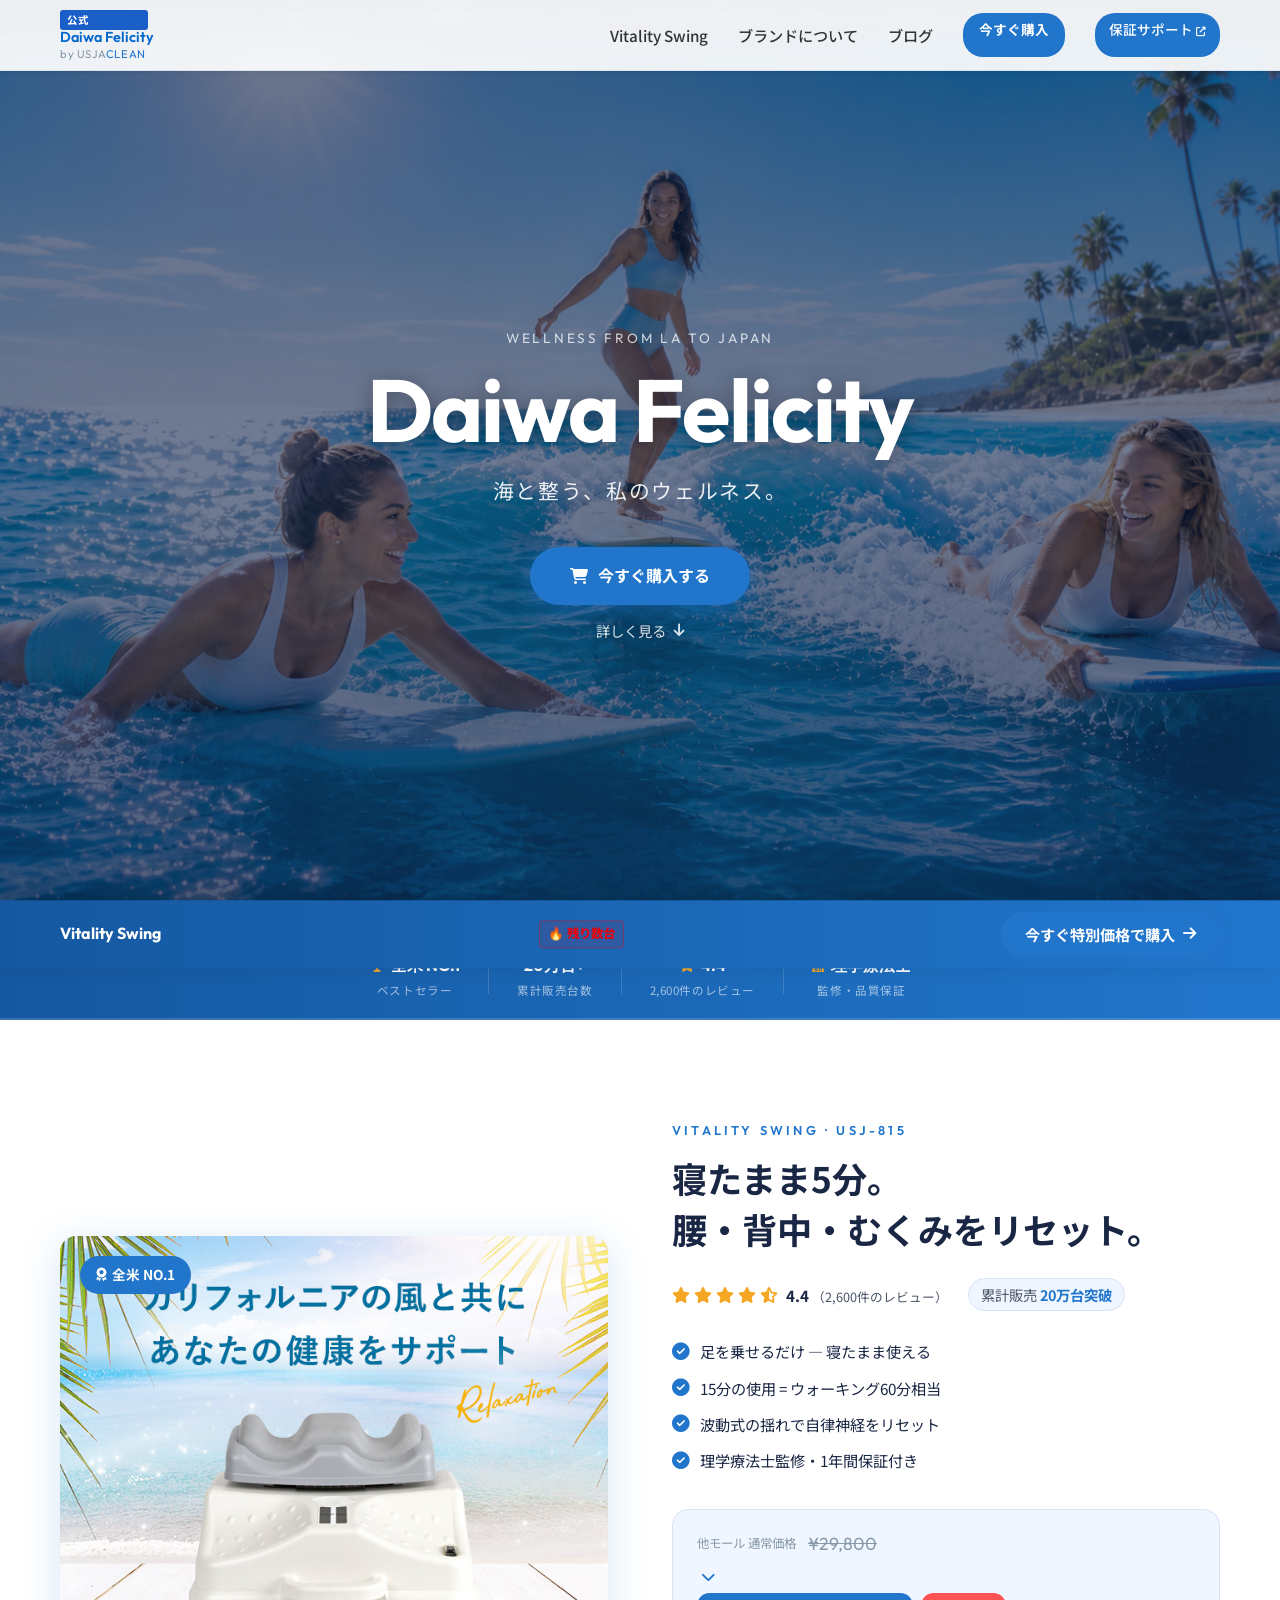
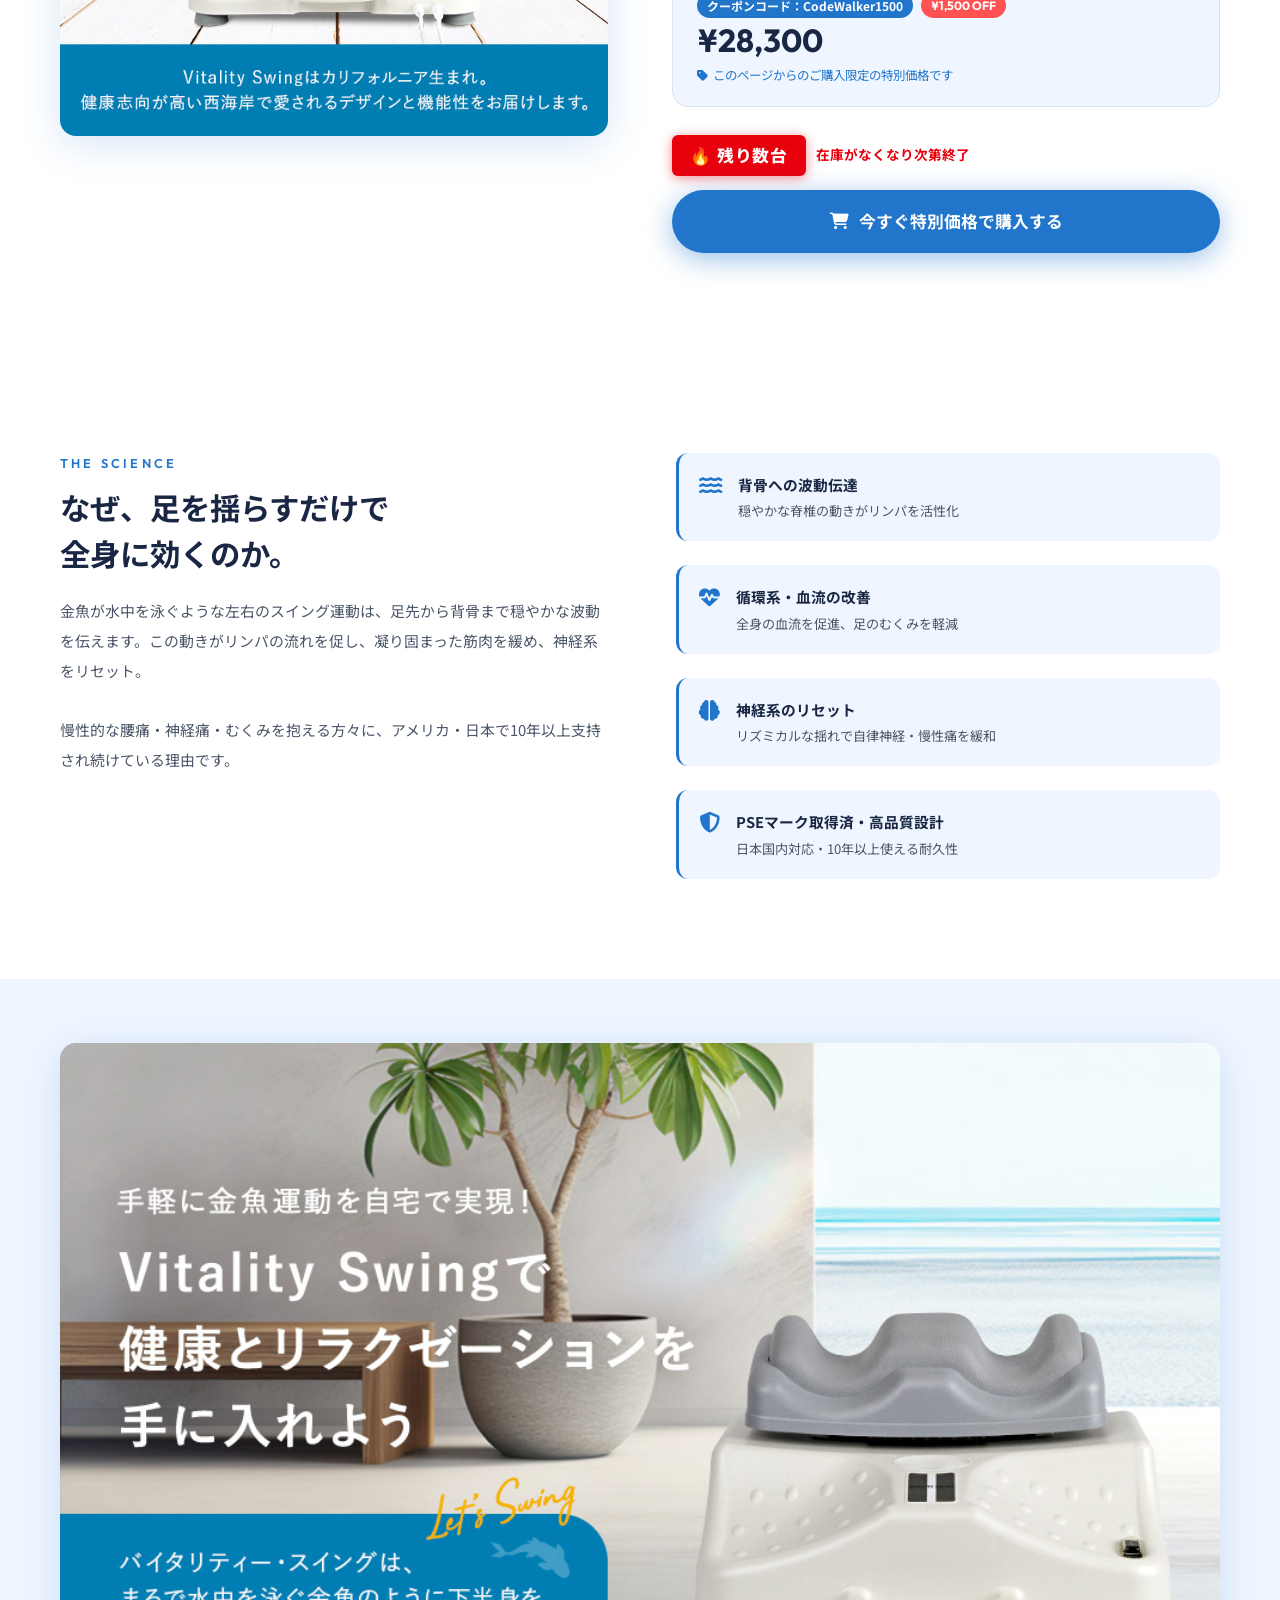
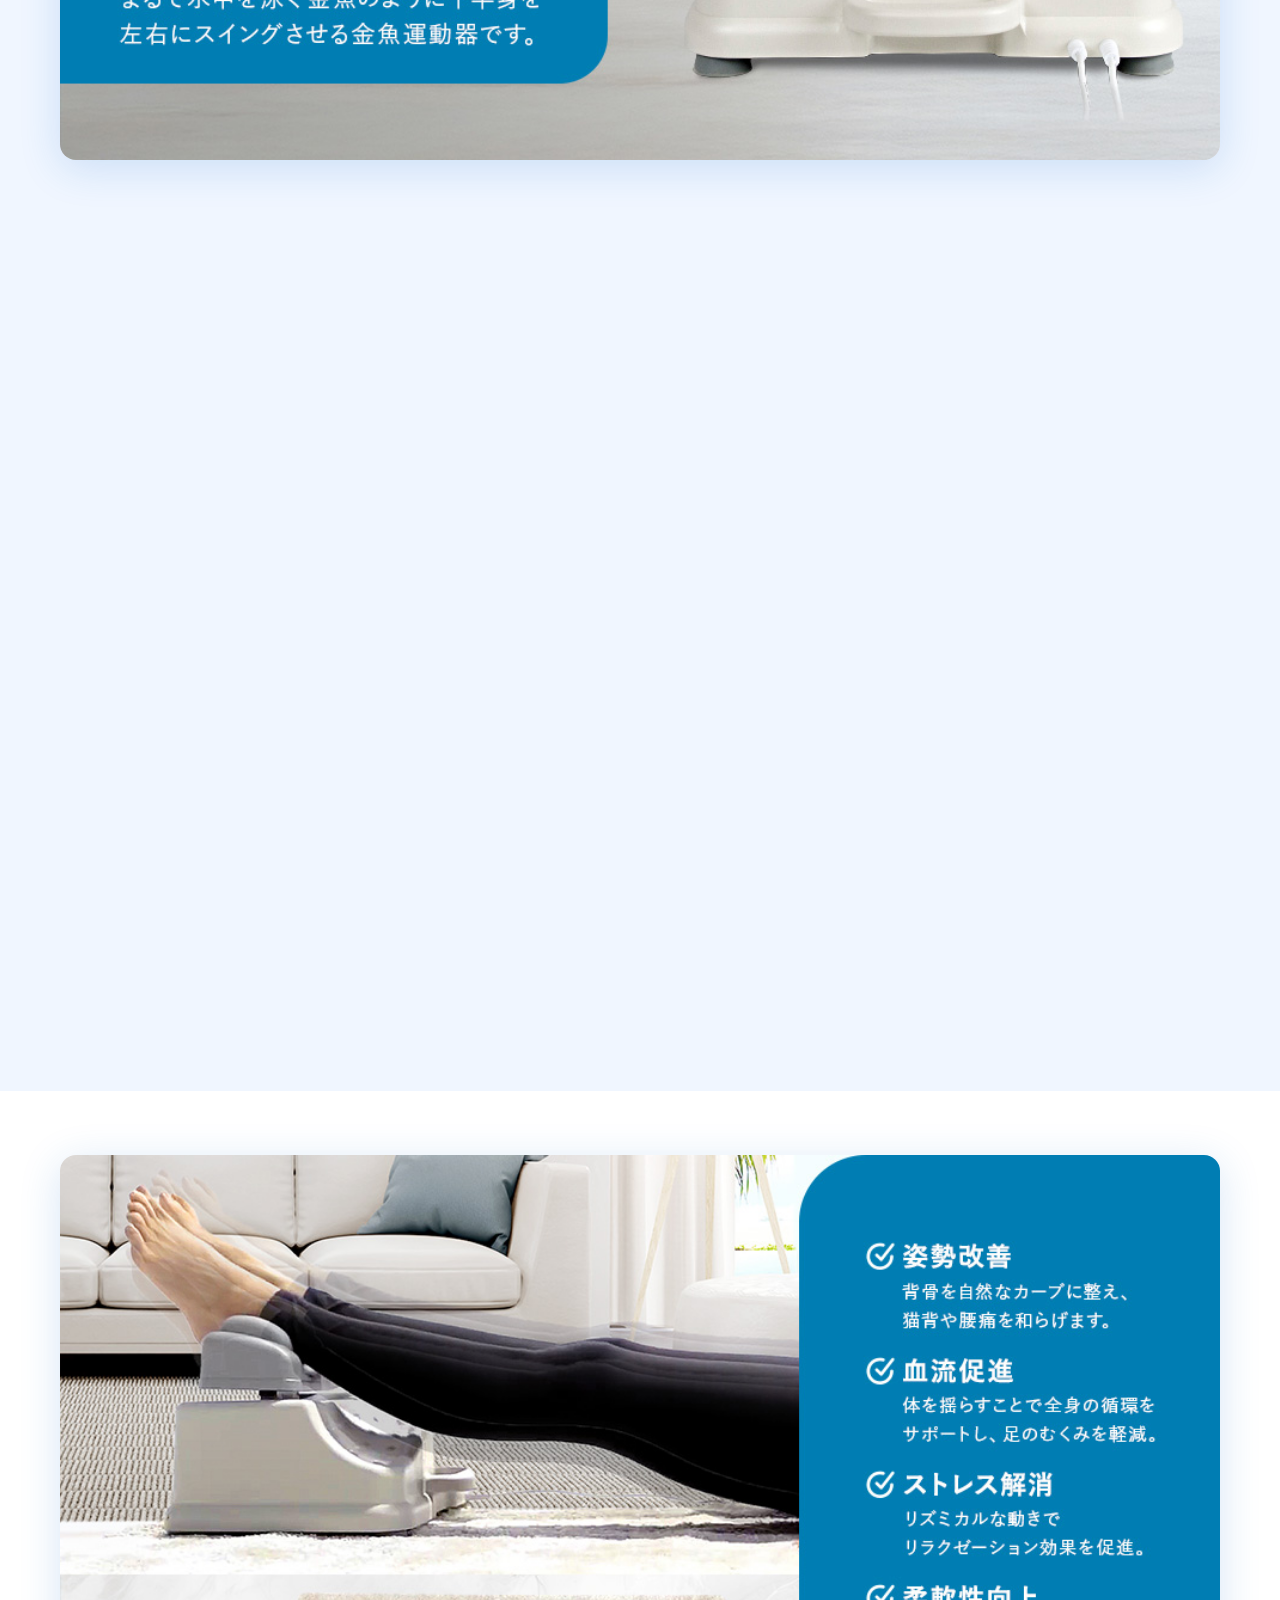
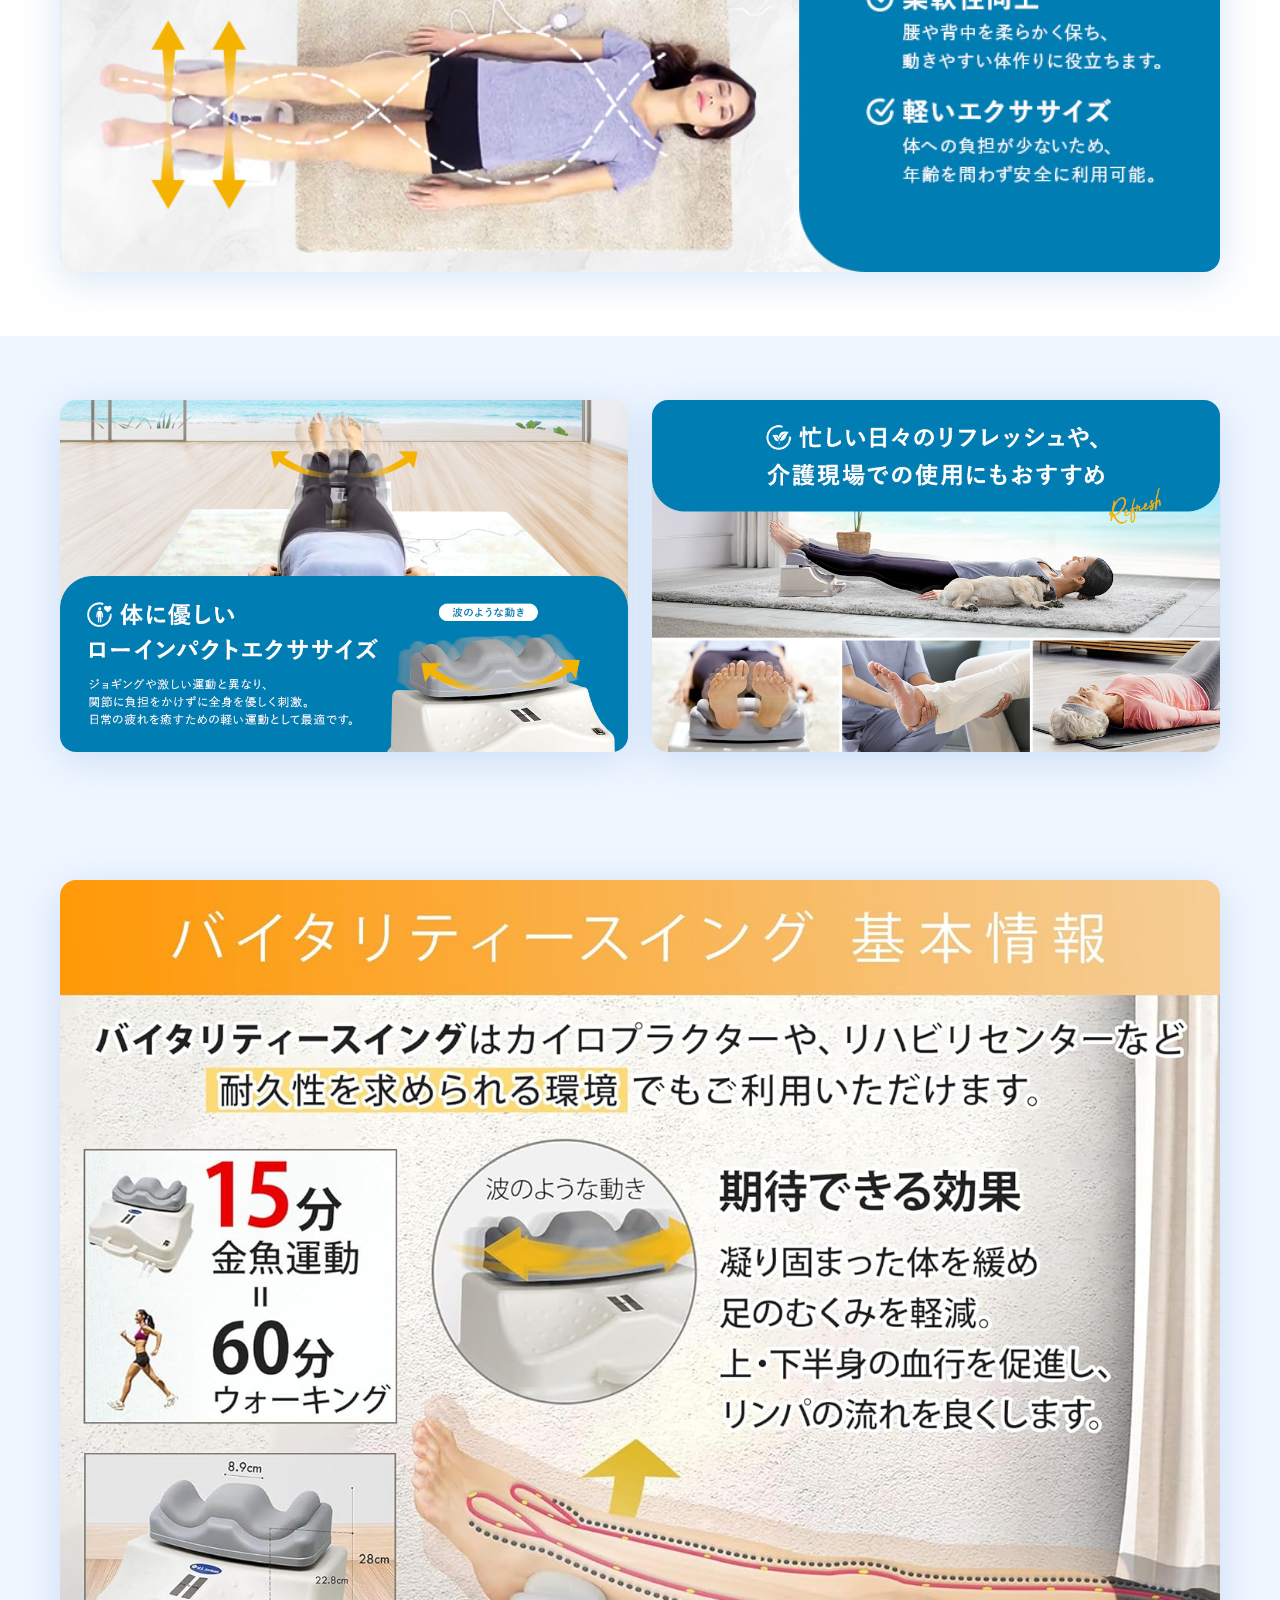
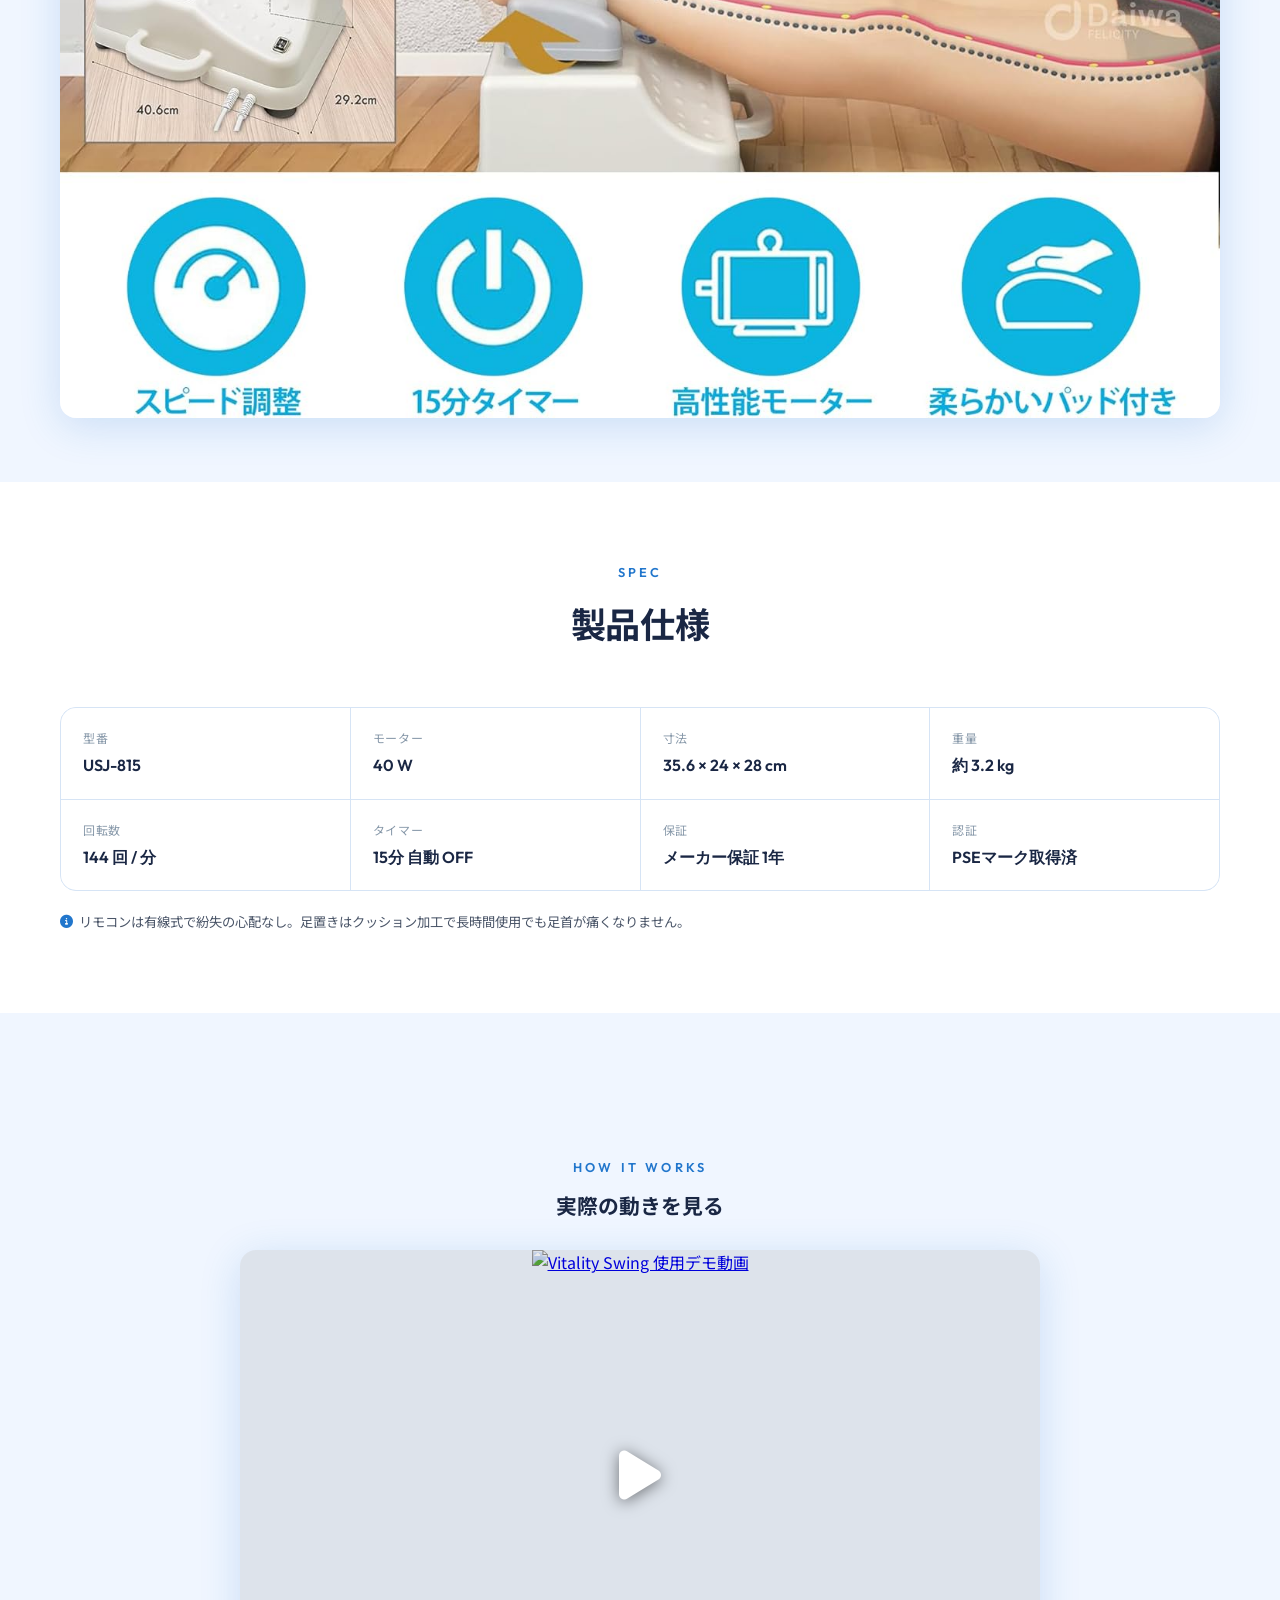
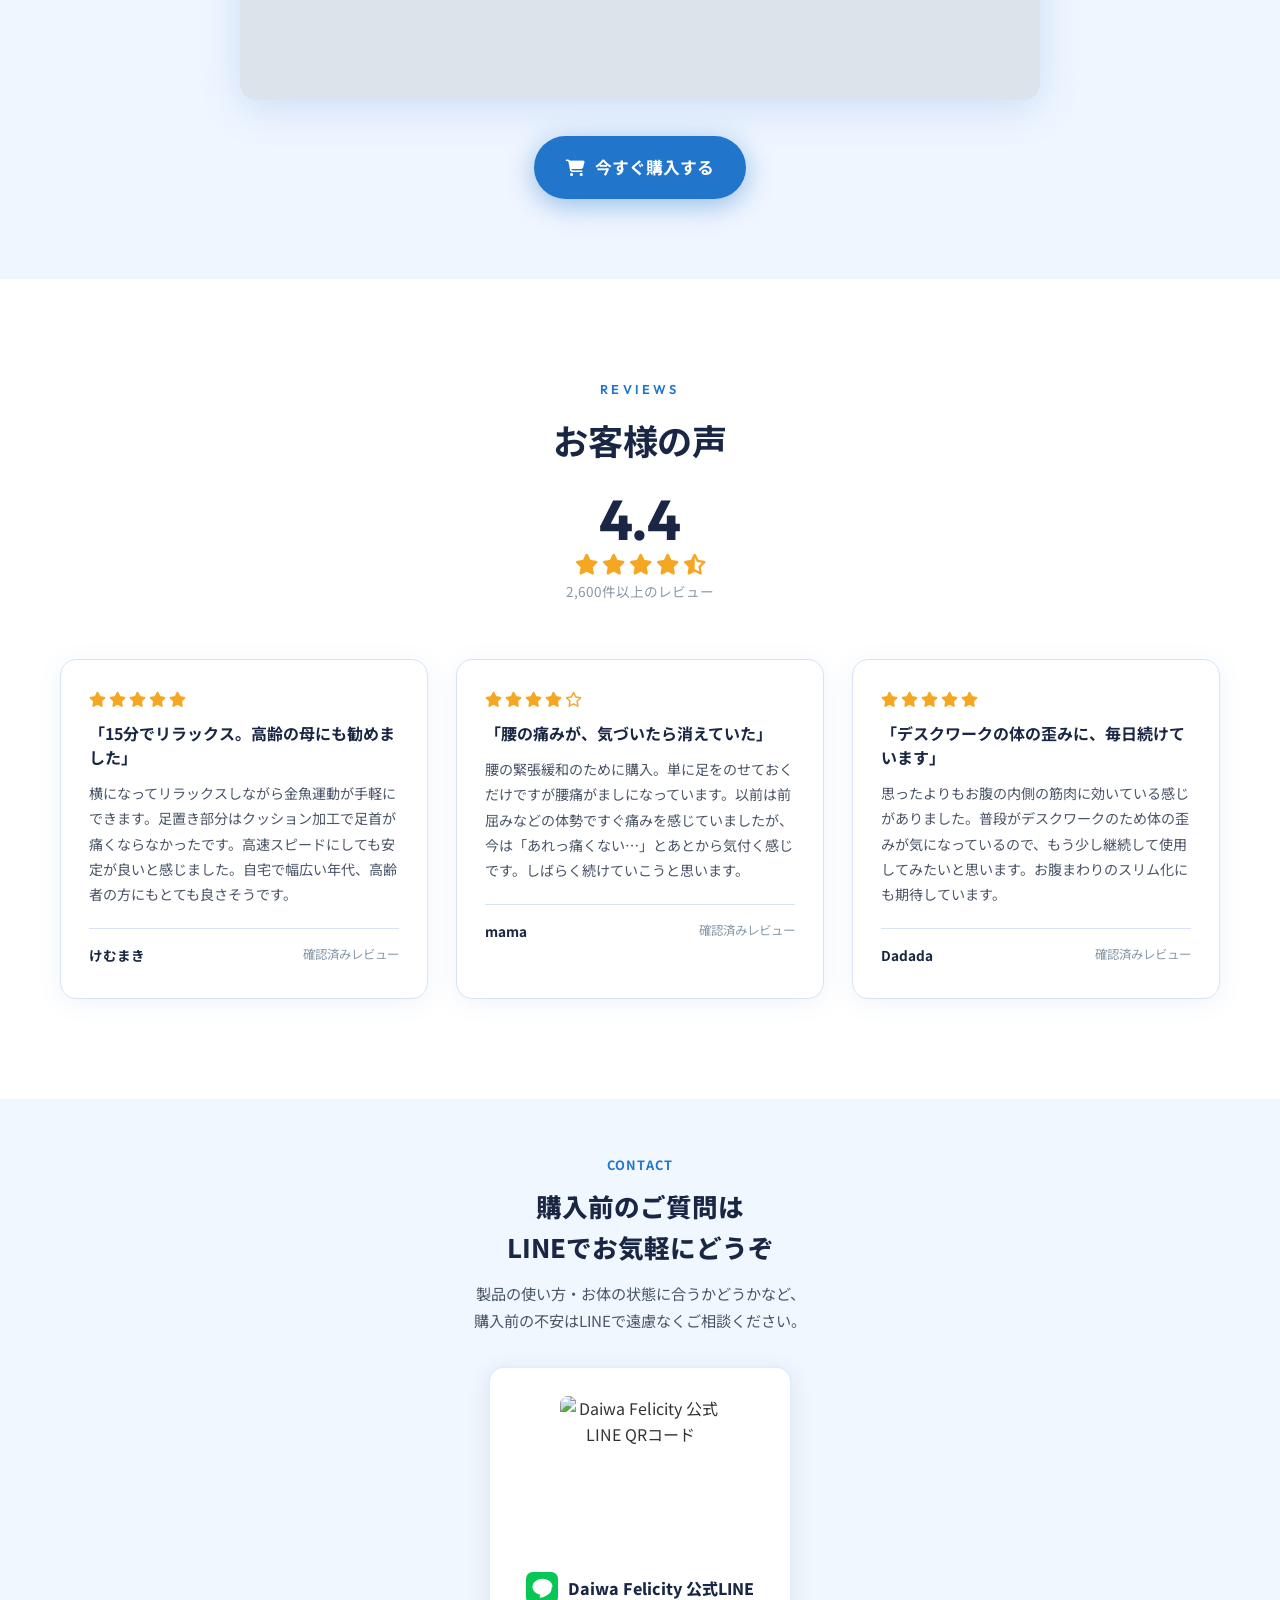
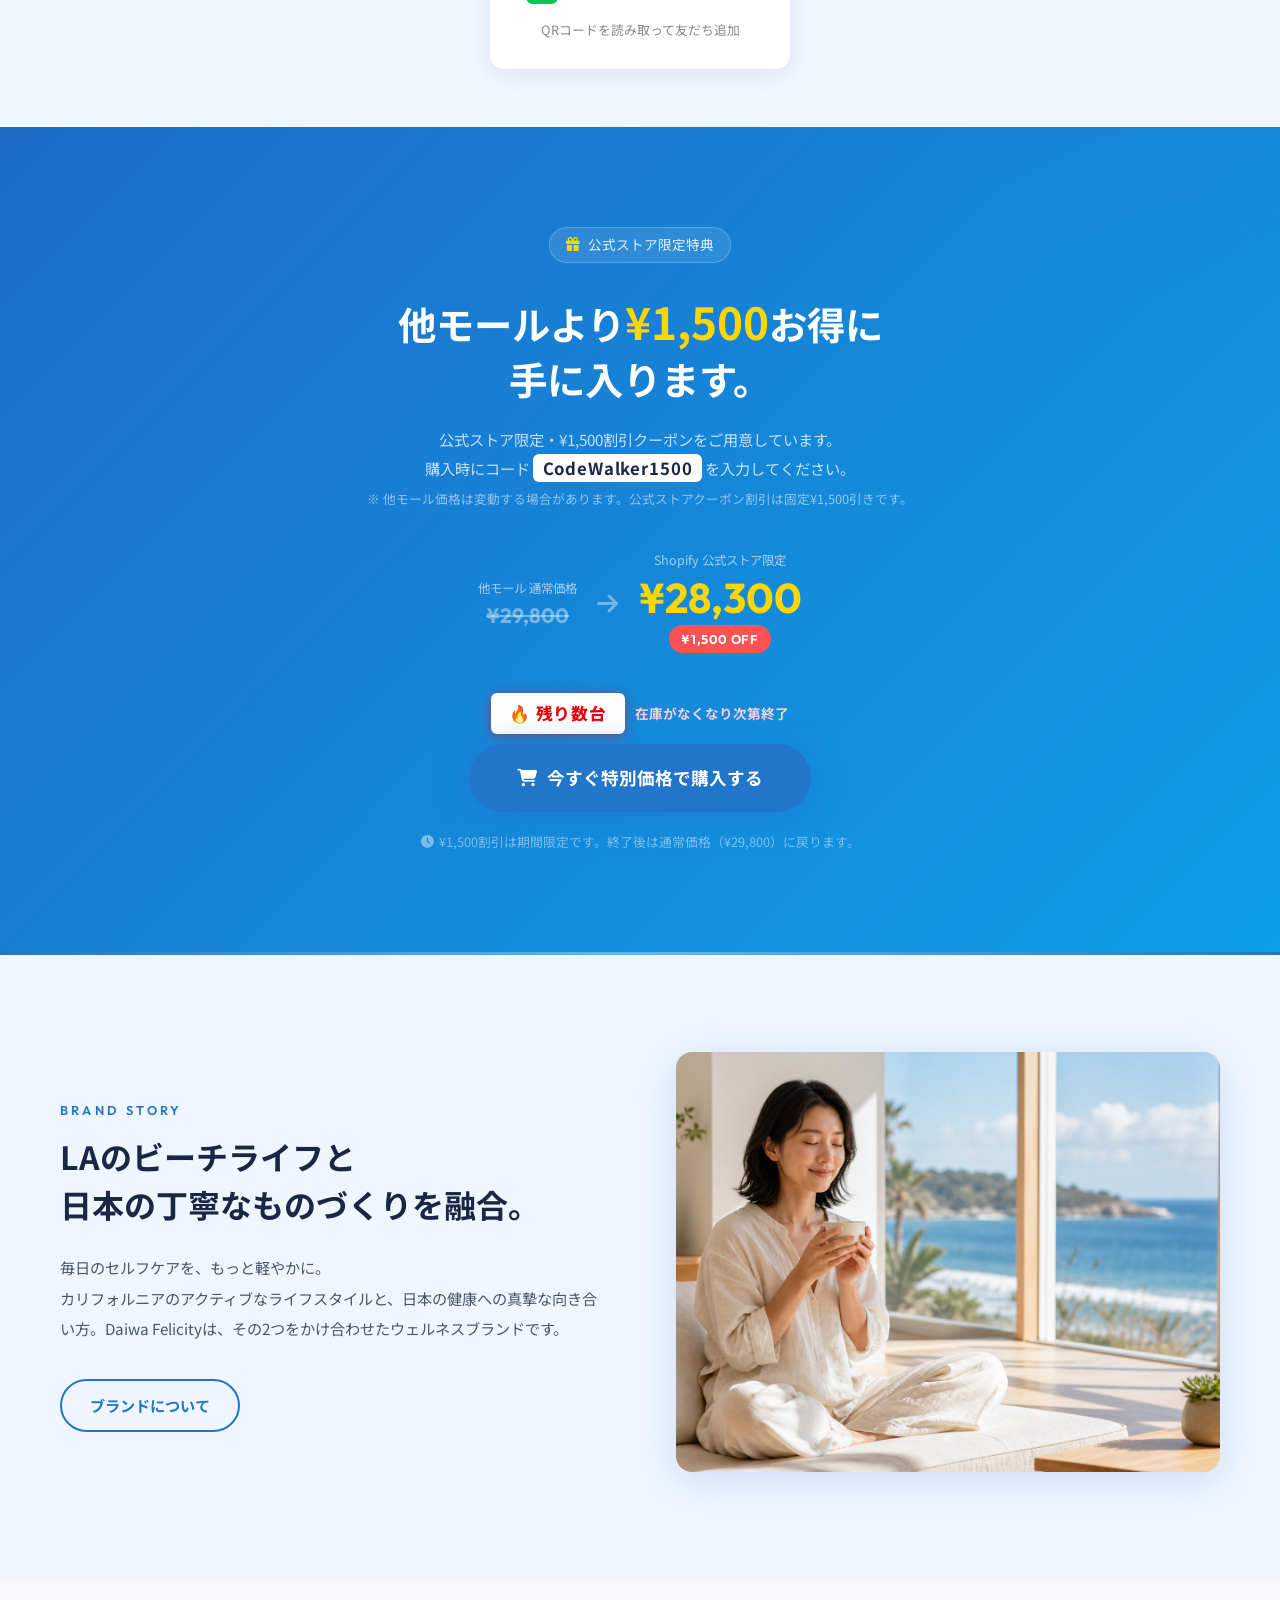
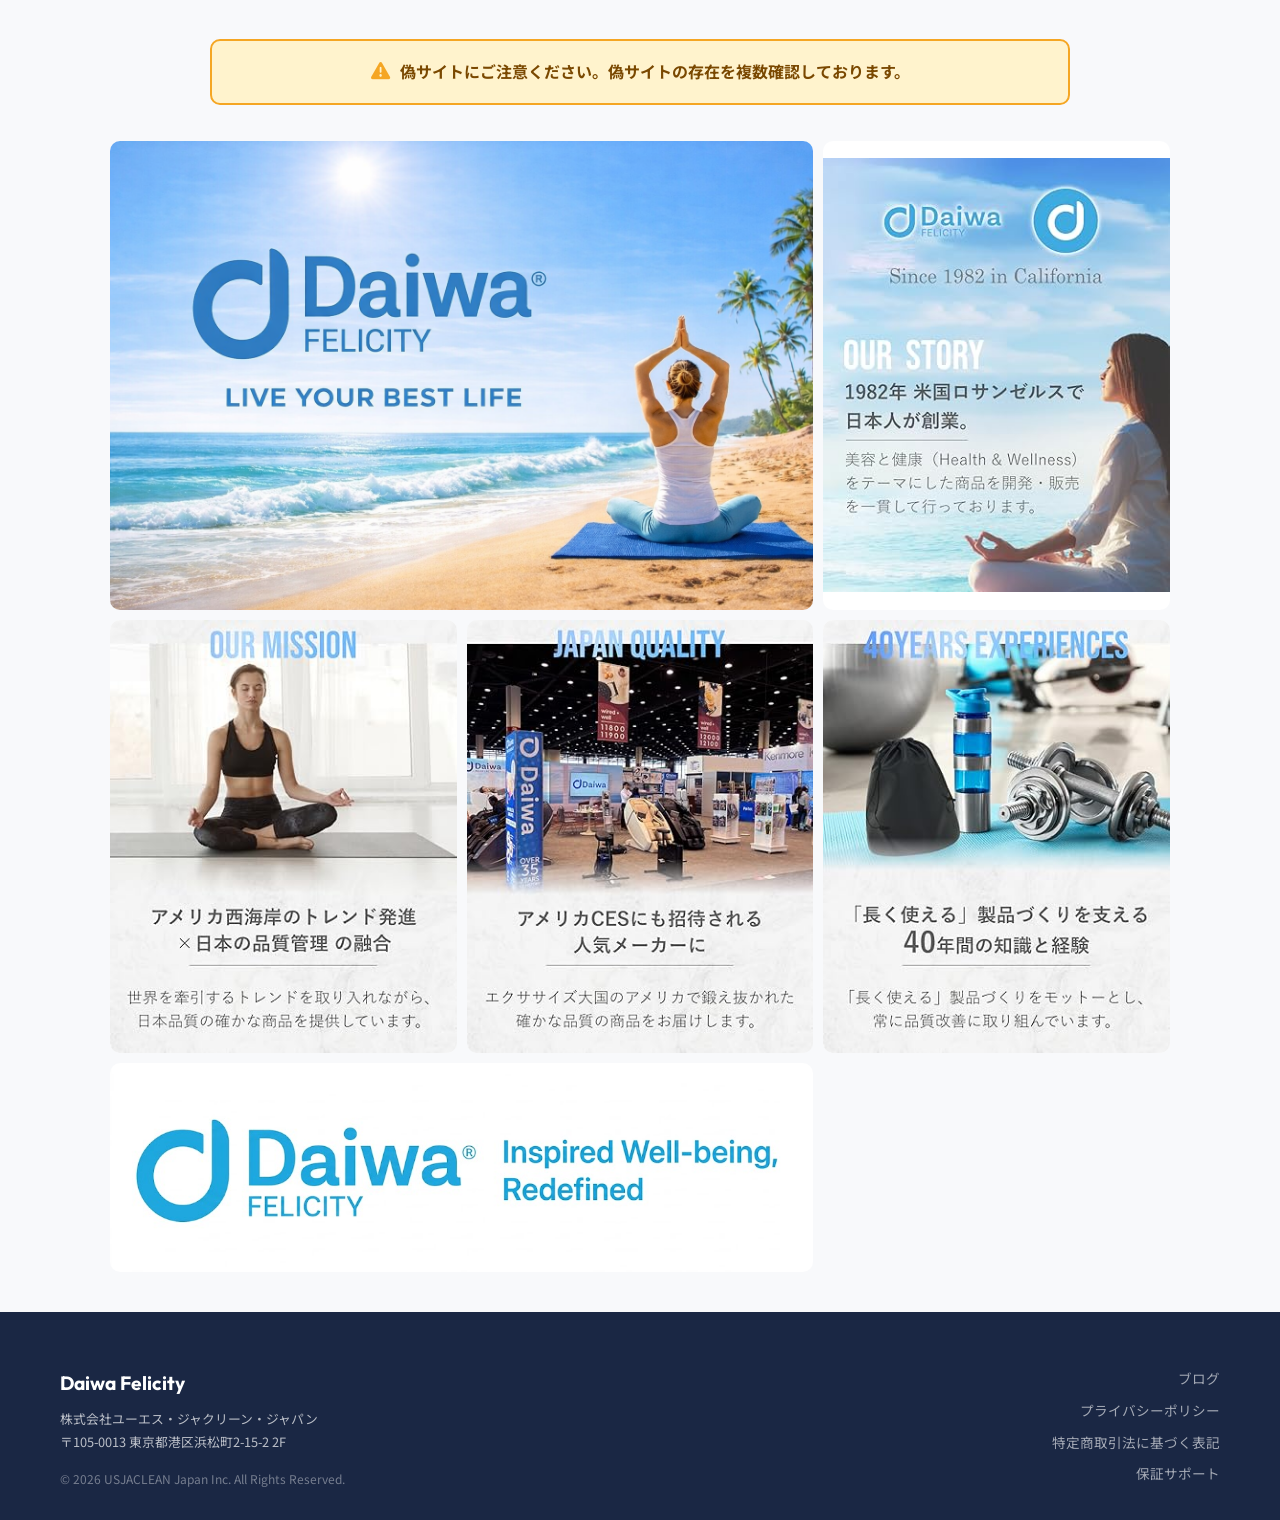
==== commit d199d364: "価格更新: Amazon現在価格に合わせて他モール¥29,800・公式¥28,300に修正" ====
--- a/index.html
+++ b/index.html
@@ -262,7 +262,7 @@
                             <div class="lp-price-compare">
                                 <div class="lp-price-row-amazon">
                                     <span class="lp-price-label-sm">他モール 通常価格</span>
-                                    <span class="lp-price-amazon-num">¥32,800</span>
+                                    <span class="lp-price-amazon-num">¥29,800</span>
                                 </div>
                                 <div class="lp-price-arrow-down"><i class="fas fa-chevron-down"></i></div>
                                 <div class="lp-price-row-shopify">
@@ -270,7 +270,7 @@
                                         <span class="lp-price-shopify-badge">クーポンコード：<strong>CodeWalker1500</strong></span>
                                         <span class="lp-price-off-badge">¥1,500 OFF</span>
                                     </div>
-                                    <span class="lp-price-shopify-num">¥31,300</span>
+                                    <span class="lp-price-shopify-num">¥28,300</span>
                                 </div>
                             </div>
                             <p class="lp-price-note"><i class="fas fa-tag"></i> このページからのご購入限定の特別価格です</p>
@@ -540,12 +540,12 @@
                     <div class="lp-excl-pricing">
                         <div class="lp-excl-col lp-excl-col-amazon">
                             <span class="lp-excl-channel">他モール 通常価格</span>
-                            <span class="lp-excl-price lp-excl-price-cross">¥32,800</span>
+                            <span class="lp-excl-price lp-excl-price-cross">¥29,800</span>
                         </div>
                         <div class="lp-excl-vs"><i class="fas fa-arrow-right"></i></div>
                         <div class="lp-excl-col lp-excl-col-shop">
                             <span class="lp-excl-channel">Shopify 公式ストア限定</span>
-                            <span class="lp-excl-price lp-excl-price-main">¥31,300</span>
+                            <span class="lp-excl-price lp-excl-price-main">¥28,300</span>
                             <span class="lp-excl-off">¥1,500 OFF</span>
                         </div>
                     </div>
@@ -557,7 +557,7 @@
                     <a href="https://shop.daiwafelicity.jp/cart/49066637230303:1?discount=CodeWalker1500" class="lp-btn-exclusive" target="_blank" rel="noopener noreferrer">
                         <i class="fas fa-shopping-cart"></i> 今すぐ特別価格で購入する
                     </a>
-                    <p class="lp-exclusive-note"><i class="fas fa-clock"></i> ¥1,500割引は期間限定です。終了後は通常価格（¥32,800）に戻ります。</p>
+                    <p class="lp-exclusive-note"><i class="fas fa-clock"></i> ¥1,500割引は期間限定です。終了後は通常価格（¥29,800）に戻ります。</p>
                 </div>
             </div>
         </section>
